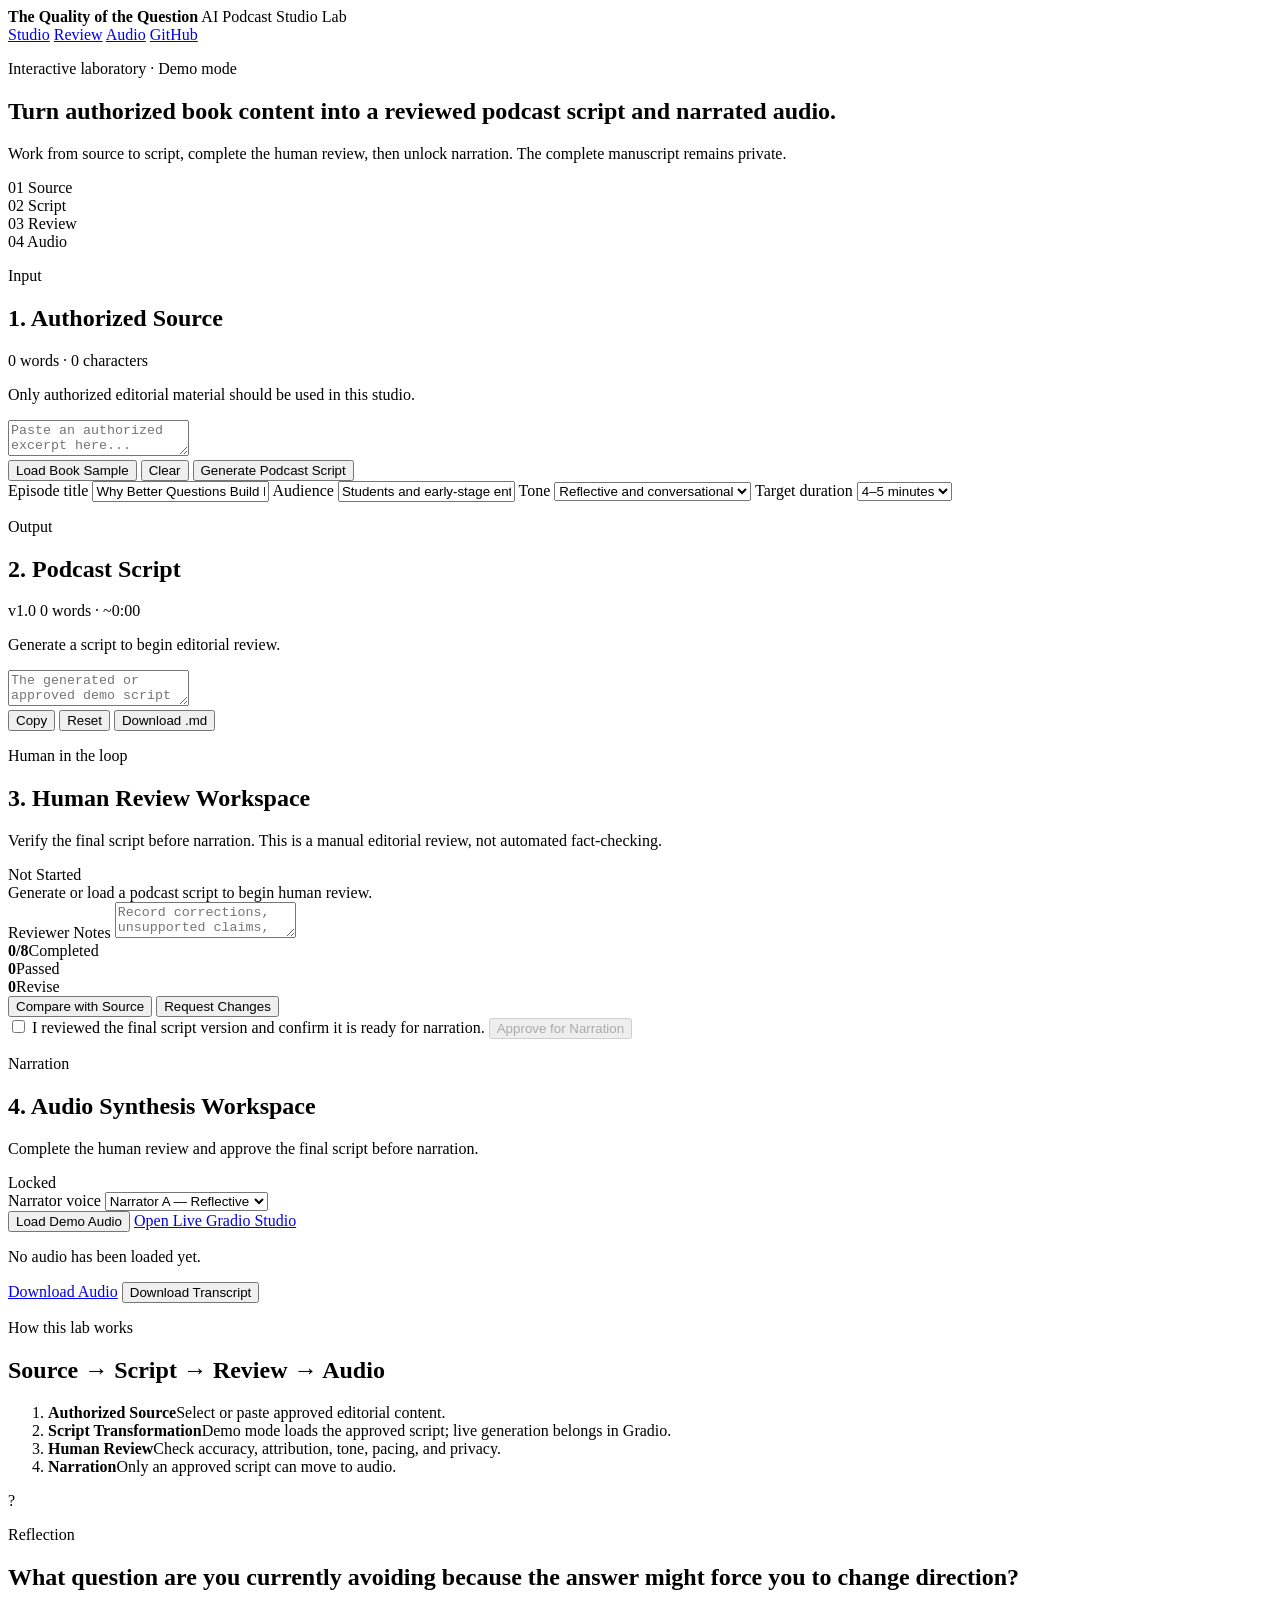
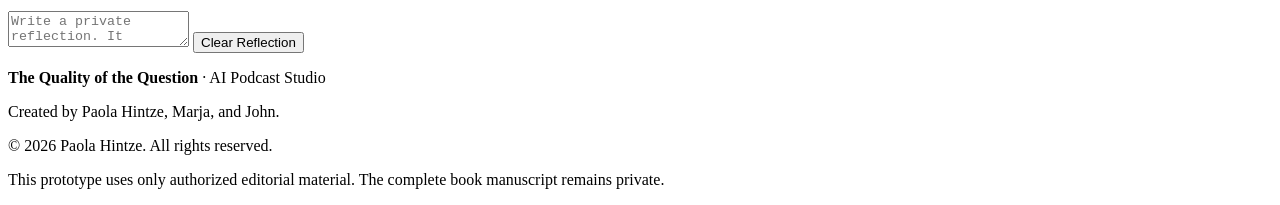
==== landing/index.html @ f077bc40 "Organize interactive landing page files" ====
<!DOCTYPE html>
<html lang="en" class="scroll-smooth">
<head>
  <meta charset="utf-8" />
  <meta name="viewport" content="width=device-width, initial-scale=1" />
  <title>The Quality of the Question | AI Podcast Studio Lab</title>
  <meta name="description" content="Interactive AI Podcast Studio Lab for The Quality of the Question." />
  <link rel="preconnect" href="https://fonts.googleapis.com" />
  <link rel="preconnect" href="https://fonts.gstatic.com" crossorigin />
  <link href="https://fonts.googleapis.com/css2?family=Inter:wght@400;500;600&family=Playfair+Display:wght@600;700&display=swap" rel="stylesheet" />
  <link rel="stylesheet" href="./styles.css" />
</head>
<body>
  <header class="topbar">
    <div class="topbar__inner">
      <div>
        <strong>The Quality of the Question</strong>
        <span class="topbar__subtitle">AI Podcast Studio Lab</span>
      </div>
      <nav class="topbar__nav" aria-label="Primary navigation">
        <a href="#studio">Studio</a>
        <a href="#review">Review</a>
        <a href="#audio">Audio</a>
        <a href="https://github.com/paolahsp/The-Quality-of-the-Question-AI-Podcast-Studio" target="_blank" rel="noreferrer">GitHub</a>
      </nav>
    </div>
  </header>

  <main>
    <section class="intro" id="studio">
      <div>
        <p class="eyebrow">Interactive laboratory · Demo mode</p>
        <h1>Turn authorized book content into a reviewed podcast script and narrated audio.</h1>
        <p class="intro__copy">
          Work from source to script, complete the human review, then unlock narration.
          The complete manuscript remains private.
        </p>
      </div>
      <div class="pipeline" aria-label="Workflow status">
        <div class="pipeline__step is-active" data-step="source">01 Source</div>
        <div class="pipeline__line"></div>
        <div class="pipeline__step" data-step="script">02 Script</div>
        <div class="pipeline__line"></div>
        <div class="pipeline__step" data-step="review">03 Review</div>
        <div class="pipeline__line"></div>
        <div class="pipeline__step" data-step="audio">04 Audio</div>
      </div>
    </section>

    <section class="workspace two-column">
      <article class="panel">
        <div class="panel__header">
          <div>
            <p class="eyebrow">Input</p>
            <h2>1. Authorized Source</h2>
          </div>
          <span id="sourceStats" class="meta">0 words · 0 characters</span>
        </div>

        <p class="helper">Only authorized editorial material should be used in this studio.</p>

        <textarea id="sourceInput" aria-label="Authorized source input" placeholder="Paste an authorized excerpt here..."></textarea>

        <div class="actions">
          <button class="button button--secondary" id="loadSourceButton" type="button">Load Book Sample</button>
          <button class="button button--secondary" id="clearSourceButton" type="button">Clear</button>
          <button class="button button--primary" id="generateScriptButton" type="button">Generate Podcast Script</button>
        </div>

        <div class="config-grid">
          <label>
            Episode title
            <input id="episodeTitle" value="Why Better Questions Build Better Businesses" />
          </label>
          <label>
            Audience
            <input id="audience" value="Students and early-stage entrepreneurs" />
          </label>
          <label>
            Tone
            <select id="tone">
              <option selected>Reflective and conversational</option>
              <option>Clear and analytical</option>
              <option>Warm and direct</option>
            </select>
          </label>
          <label>
            Target duration
            <select id="duration">
              <option>2–3 minutes</option>
              <option selected>4–5 minutes</option>
              <option>6–8 minutes</option>
            </select>
          </label>
        </div>
      </article>

      <article class="panel">
        <div class="panel__header">
          <div>
            <p class="eyebrow">Output</p>
            <h2>2. Podcast Script</h2>
          </div>
          <div class="meta-group">
            <span id="scriptVersion">v1.0</span>
            <span id="scriptStats">0 words · ~0:00</span>
          </div>
        </div>

        <p class="helper" id="scriptModeMessage">Generate a script to begin editorial review.</p>

        <textarea id="scriptOutput" aria-label="Editable podcast script" placeholder="The generated or approved demo script will appear here..."></textarea>

        <div class="actions">
          <button class="button button--secondary" id="copyScriptButton" type="button">Copy</button>
          <button class="button button--secondary" id="resetScriptButton" type="button">Reset</button>
          <button class="button button--secondary" id="downloadScriptButton" type="button">Download .md</button>
        </div>
      </article>
    </section>

    <section class="review-section" id="review" aria-labelledby="reviewTitle">
      <div class="section-heading">
        <div>
          <p class="eyebrow">Human in the loop</p>
          <h2 id="reviewTitle">3. Human Review Workspace</h2>
          <p>Verify the final script before narration. This is a manual editorial review, not automated fact-checking.</p>
        </div>
        <span id="reviewStatus" class="status status--neutral" role="status" aria-live="polite">Not Started</span>
      </div>

      <div id="reviewLocked" class="locked-message">
        Generate or load a podcast script to begin human review.
      </div>

      <div id="reviewContent" class="review-grid is-disabled" aria-disabled="true">
        <div class="criteria" id="criteriaList"></div>

        <aside class="review-sidebar">
          <label class="field-label" for="reviewerNotes">Reviewer Notes</label>
          <textarea id="reviewerNotes" placeholder="Record corrections, unsupported claims, pacing issues, or editorial changes..."></textarea>

          <div class="review-summary">
            <div><strong id="summaryCompleted">0/8</strong><span>Completed</span></div>
            <div><strong id="summaryPassed">0</strong><span>Passed</span></div>
            <div><strong id="summaryRevision">0</strong><span>Revise</span></div>
          </div>

          <div class="actions actions--stack">
            <button class="button button--secondary" id="compareButton" type="button">Compare with Source</button>
            <button class="button button--secondary danger" id="requestChangesButton" type="button">Request Changes</button>
          </div>

          <label class="confirmation">
            <input type="checkbox" id="finalConfirmation" />
            <span>I reviewed the final script version and confirm it is ready for narration.</span>
          </label>

          <button class="button button--primary full-width" id="approveButton" type="button" disabled>
            Approve for Narration
          </button>

          <div class="approval-meta" id="approvalMeta" hidden></div>
        </aside>
      </div>
    </section>

    <section class="audio-section" id="audio">
      <div class="section-heading">
        <div>
          <p class="eyebrow">Narration</p>
          <h2>4. Audio Synthesis Workspace</h2>
          <p id="audioLockMessage">Complete the human review and approve the final script before narration.</p>
        </div>
        <span id="audioStatus" class="status status--neutral">Locked</span>
      </div>

      <div id="audioWorkspace" class="audio-workspace is-disabled" aria-disabled="true">
        <label>
          Narrator voice
          <select id="voiceSelector">
            <option>Narrator A — Reflective</option>
            <option>Narrator B — Clear</option>
            <option>Narrator C — Warm</option>
          </select>
        </label>

        <div class="actions">
          <button class="button button--secondary" id="loadDemoAudioButton" type="button">Load Demo Audio</button>
          <a class="button button--primary" id="openGradioButton" href="http://127.0.0.1:7860" target="_blank" rel="noreferrer">
            Open Live Gradio Studio
          </a>
        </div>

        <audio id="audioPlayer" controls preload="metadata" hidden></audio>
        <p id="audioMessage" class="helper">No audio has been loaded yet.</p>

        <div class="actions">
          <a id="downloadAudioLink" class="button button--secondary is-disabled-link" href="#" download>Download Audio</a>
          <button class="button button--secondary" id="downloadTranscriptButton" type="button">Download Transcript</button>
        </div>
      </div>
    </section>

    <section class="context-grid">
      <article>
        <p class="eyebrow">How this lab works</p>
        <h2>Source → Script → Review → Audio</h2>
        <ol class="workflow-list">
          <li><strong>Authorized Source</strong><span>Select or paste approved editorial content.</span></li>
          <li><strong>Script Transformation</strong><span>Demo mode loads the approved script; live generation belongs in Gradio.</span></li>
          <li><strong>Human Review</strong><span>Check accuracy, attribution, tone, pacing, and privacy.</span></li>
          <li><strong>Narration</strong><span>Only an approved script can move to audio.</span></li>
        </ol>
      </article>

      <article class="question-card">
        <span aria-hidden="true">?</span>
        <p class="eyebrow">Reflection</p>
        <h2>What question are you currently avoiding because the answer might force you to change direction?</h2>
        <textarea id="reflectionInput" placeholder="Write a private reflection. It remains in this browser session only."></textarea>
        <button class="button button--secondary" id="clearReflectionButton" type="button">Clear Reflection</button>
      </article>
    </section>
  </main>

  <footer>
    <p><strong>The Quality of the Question</strong> · AI Podcast Studio</p>
    <p>Created by Paola Hintze, Marja, and John.</p>
    <p>© 2026 Paola Hintze. All rights reserved.</p>
    <p>This prototype uses only authorized editorial material. The complete book manuscript remains private.</p>
  </footer>

  <dialog id="comparisonDialog">
    <form method="dialog" class="dialog-shell">
      <div class="dialog-header">
        <div>
          <p class="eyebrow">Manual comparison</p>
          <h2>Authorized Source vs. Current Script</h2>
        </div>
        <button class="icon-button" value="close" aria-label="Close comparison">×</button>
      </div>
      <p class="helper">No automated fact-checking is being performed in this view.</p>
      <div class="comparison-grid">
        <article>
          <h3>Authorized Source</h3>
          <pre id="comparisonSource"></pre>
        </article>
        <article>
          <h3>Current Script</h3>
          <pre id="comparisonScript"></pre>
        </article>
      </div>
    </form>
  </dialog>

  <div id="toast" class="toast" role="status" aria-live="polite" hidden></div>
  <script src="./script.js"></script>
</body>
</html>
---- landing/styles.css ----
<!DOCTYPE html>
<html lang="en" class="scroll-smooth">
<head>
  <meta charset="utf-8" />
  <meta name="viewport" content="width=device-width, initial-scale=1" />
  <title>The Quality of the Question | AI Podcast Studio Lab</title>
  <meta name="description" content="Interactive AI Podcast Studio Lab for The Quality of the Question." />
  <link rel="preconnect" href="https://fonts.googleapis.com" />
  <link rel="preconnect" href="https://fonts.gstatic.com" crossorigin />
  <link href="https://fonts.googleapis.com/css2?family=Inter:wght@400;500;600&family=Playfair+Display:wght@600;700&display=swap" rel="stylesheet" />
  <link rel="stylesheet" href="./styles.css" />
</head>
<body>
  <header class="topbar">
    <div class="topbar__inner">
      <div>
        <strong>The Quality of the Question</strong>
        <span class="topbar__subtitle">AI Podcast Studio Lab</span>
      </div>
      <nav class="topbar__nav" aria-label="Primary navigation">
        <a href="#studio">Studio</a>
        <a href="#review">Review</a>
        <a href="#audio">Audio</a>
        <a href="https://github.com/paolahsp/The-Quality-of-the-Question-AI-Podcast-Studio" target="_blank" rel="noreferrer">GitHub</a>
      </nav>
    </div>
  </header>

  <main>
    <section class="intro" id="studio">
      <div>
        <p class="eyebrow">Interactive laboratory · Demo mode</p>
        <h1>Turn authorized book content into a reviewed podcast script and narrated audio.</h1>
        <p class="intro__copy">
          Work from source to script, complete the human review, then unlock narration.
          The complete manuscript remains private.
        </p>
      </div>
      <div class="pipeline" aria-label="Workflow status">
        <div class="pipeline__step is-active" data-step="source">01 Source</div>
        <div class="pipeline__line"></div>
        <div class="pipeline__step" data-step="script">02 Script</div>
        <div class="pipeline__line"></div>
        <div class="pipeline__step" data-step="review">03 Review</div>
        <div class="pipeline__line"></div>
        <div class="pipeline__step" data-step="audio">04 Audio</div>
      </div>
    </section>

    <section class="workspace two-column">
      <article class="panel">
        <div class="panel__header">
          <div>
            <p class="eyebrow">Input</p>
            <h2>1. Authorized Source</h2>
          </div>
          <span id="sourceStats" class="meta">0 words · 0 characters</span>
        </div>

        <p class="helper">Only authorized editorial material should be used in this studio.</p>

        <textarea id="sourceInput" aria-label="Authorized source input" placeholder="Paste an authorized excerpt here..."></textarea>

        <div class="actions">
          <button class="button button--secondary" id="loadSourceButton" type="button">Load Book Sample</button>
          <button class="button button--secondary" id="clearSourceButton" type="button">Clear</button>
          <button class="button button--primary" id="generateScriptButton" type="button">Generate Podcast Script</button>
        </div>

        <div class="config-grid">
          <label>
            Episode title
            <input id="episodeTitle" value="Why Better Questions Build Better Businesses" />
          </label>
          <label>
            Audience
            <input id="audience" value="Students and early-stage entrepreneurs" />
          </label>
          <label>
            Tone
            <select id="tone">
              <option selected>Reflective and conversational</option>
              <option>Clear and analytical</option>
              <option>Warm and direct</option>
            </select>
          </label>
          <label>
            Target duration
            <select id="duration">
              <option>2–3 minutes</option>
              <option selected>4–5 minutes</option>
              <option>6–8 minutes</option>
            </select>
          </label>
        </div>
      </article>

      <article class="panel">
        <div class="panel__header">
          <div>
            <p class="eyebrow">Output</p>
            <h2>2. Podcast Script</h2>
          </div>
          <div class="meta-group">
            <span id="scriptVersion">v1.0</span>
            <span id="scriptStats">0 words · ~0:00</span>
          </div>
        </div>

        <p class="helper" id="scriptModeMessage">Generate a script to begin editorial review.</p>

        <textarea id="scriptOutput" aria-label="Editable podcast script" placeholder="The generated or approved demo script will appear here..."></textarea>

        <div class="actions">
          <button class="button button--secondary" id="copyScriptButton" type="button">Copy</button>
          <button class="button button--secondary" id="resetScriptButton" type="button">Reset</button>
          <button class="button button--secondary" id="downloadScriptButton" type="button">Download .md</button>
        </div>
      </article>
    </section>

    <section class="review-section" id="review" aria-labelledby="reviewTitle">
      <div class="section-heading">
        <div>
          <p class="eyebrow">Human in the loop</p>
          <h2 id="reviewTitle">3. Human Review Workspace</h2>
          <p>Verify the final script before narration. This is a manual editorial review, not automated fact-checking.</p>
        </div>
        <span id="reviewStatus" class="status status--neutral" role="status" aria-live="polite">Not Started</span>
      </div>

      <div id="reviewLocked" class="locked-message">
        Generate or load a podcast script to begin human review.
      </div>

      <div id="reviewContent" class="review-grid is-disabled" aria-disabled="true">
        <div class="criteria" id="criteriaList"></div>

        <aside class="review-sidebar">
          <label class="field-label" for="reviewerNotes">Reviewer Notes</label>
          <textarea id="reviewerNotes" placeholder="Record corrections, unsupported claims, pacing issues, or editorial changes..."></textarea>

          <div class="review-summary">
            <div><strong id="summaryCompleted">0/8</strong><span>Completed</span></div>
            <div><strong id="summaryPassed">0</strong><span>Passed</span></div>
            <div><strong id="summaryRevision">0</strong><span>Revise</span></div>
          </div>

          <div class="actions actions--stack">
            <button class="button button--secondary" id="compareButton" type="button">Compare with Source</button>
            <button class="button button--secondary danger" id="requestChangesButton" type="button">Request Changes</button>
          </div>

          <label class="confirmation">
            <input type="checkbox" id="finalConfirmation" />
            <span>I reviewed the final script version and confirm it is ready for narration.</span>
          </label>

          <button class="button button--primary full-width" id="approveButton" type="button" disabled>
            Approve for Narration
          </button>

          <div class="approval-meta" id="approvalMeta" hidden></div>
        </aside>
      </div>
    </section>

    <section class="audio-section" id="audio">
      <div class="section-heading">
        <div>
          <p class="eyebrow">Narration</p>
          <h2>4. Audio Synthesis Workspace</h2>
          <p id="audioLockMessage">Complete the human review and approve the final script before narration.</p>
        </div>
        <span id="audioStatus" class="status status--neutral">Locked</span>
      </div>

      <div id="audioWorkspace" class="audio-workspace is-disabled" aria-disabled="true">
        <label>
          Narrator voice
          <select id="voiceSelector">
            <option>Narrator A — Reflective</option>
            <option>Narrator B — Clear</option>
            <option>Narrator C — Warm</option>
          </select>
        </label>

        <div class="actions">
          <button class="button button--secondary" id="loadDemoAudioButton" type="button">Load Demo Audio</button>
          <a class="button button--primary" id="openGradioButton" href="http://127.0.0.1:7860" target="_blank" rel="noreferrer">
            Open Live Gradio Studio
          </a>
        </div>

        <audio id="audioPlayer" controls preload="metadata" hidden></audio>
        <p id="audioMessage" class="helper">No audio has been loaded yet.</p>

        <div class="actions">
          <a id="downloadAudioLink" class="button button--secondary is-disabled-link" href="#" download>Download Audio</a>
          <button class="button button--secondary" id="downloadTranscriptButton" type="button">Download Transcript</button>
        </div>
      </div>
    </section>

    <section class="context-grid">
      <article>
        <p class="eyebrow">How this lab works</p>
        <h2>Source → Script → Review → Audio</h2>
        <ol class="workflow-list">
          <li><strong>Authorized Source</strong><span>Select or paste approved editorial content.</span></li>
          <li><strong>Script Transformation</strong><span>Demo mode loads the approved script; live generation belongs in Gradio.</span></li>
          <li><strong>Human Review</strong><span>Check accuracy, attribution, tone, pacing, and privacy.</span></li>
          <li><strong>Narration</strong><span>Only an approved script can move to audio.</span></li>
        </ol>
      </article>

      <article class="question-card">
        <span aria-hidden="true">?</span>
        <p class="eyebrow">Reflection</p>
        <h2>What question are you currently avoiding because the answer might force you to change direction?</h2>
        <textarea id="reflectionInput" placeholder="Write a private reflection. It remains in this browser session only."></textarea>
        <button class="button button--secondary" id="clearReflectionButton" type="button">Clear Reflection</button>
      </article>
    </section>
  </main>

  <footer>
    <p><strong>The Quality of the Question</strong> · AI Podcast Studio</p>
    <p>Created by Paola Hintze, Marja, and John.</p>
    <p>© 2026 Paola Hintze. All rights reserved.</p>
    <p>This prototype uses only authorized editorial material. The complete book manuscript remains private.</p>
  </footer>

  <dialog id="comparisonDialog">
    <form method="dialog" class="dialog-shell">
      <div class="dialog-header">
        <div>
          <p class="eyebrow">Manual comparison</p>
          <h2>Authorized Source vs. Current Script</h2>
        </div>
        <button class="icon-button" value="close" aria-label="Close comparison">×</button>
      </div>
      <p class="helper">No automated fact-checking is being performed in this view.</p>
      <div class="comparison-grid">
        <article>
          <h3>Authorized Source</h3>
          <pre id="comparisonSource"></pre>
        </article>
        <article>
          <h3>Current Script</h3>
          <pre id="comparisonScript"></pre>
        </article>
      </div>
    </form>
  </dialog>

  <div id="toast" class="toast" role="status" aria-live="polite" hidden></div>
  <script src="./script.js"></script>
</body>
</html>
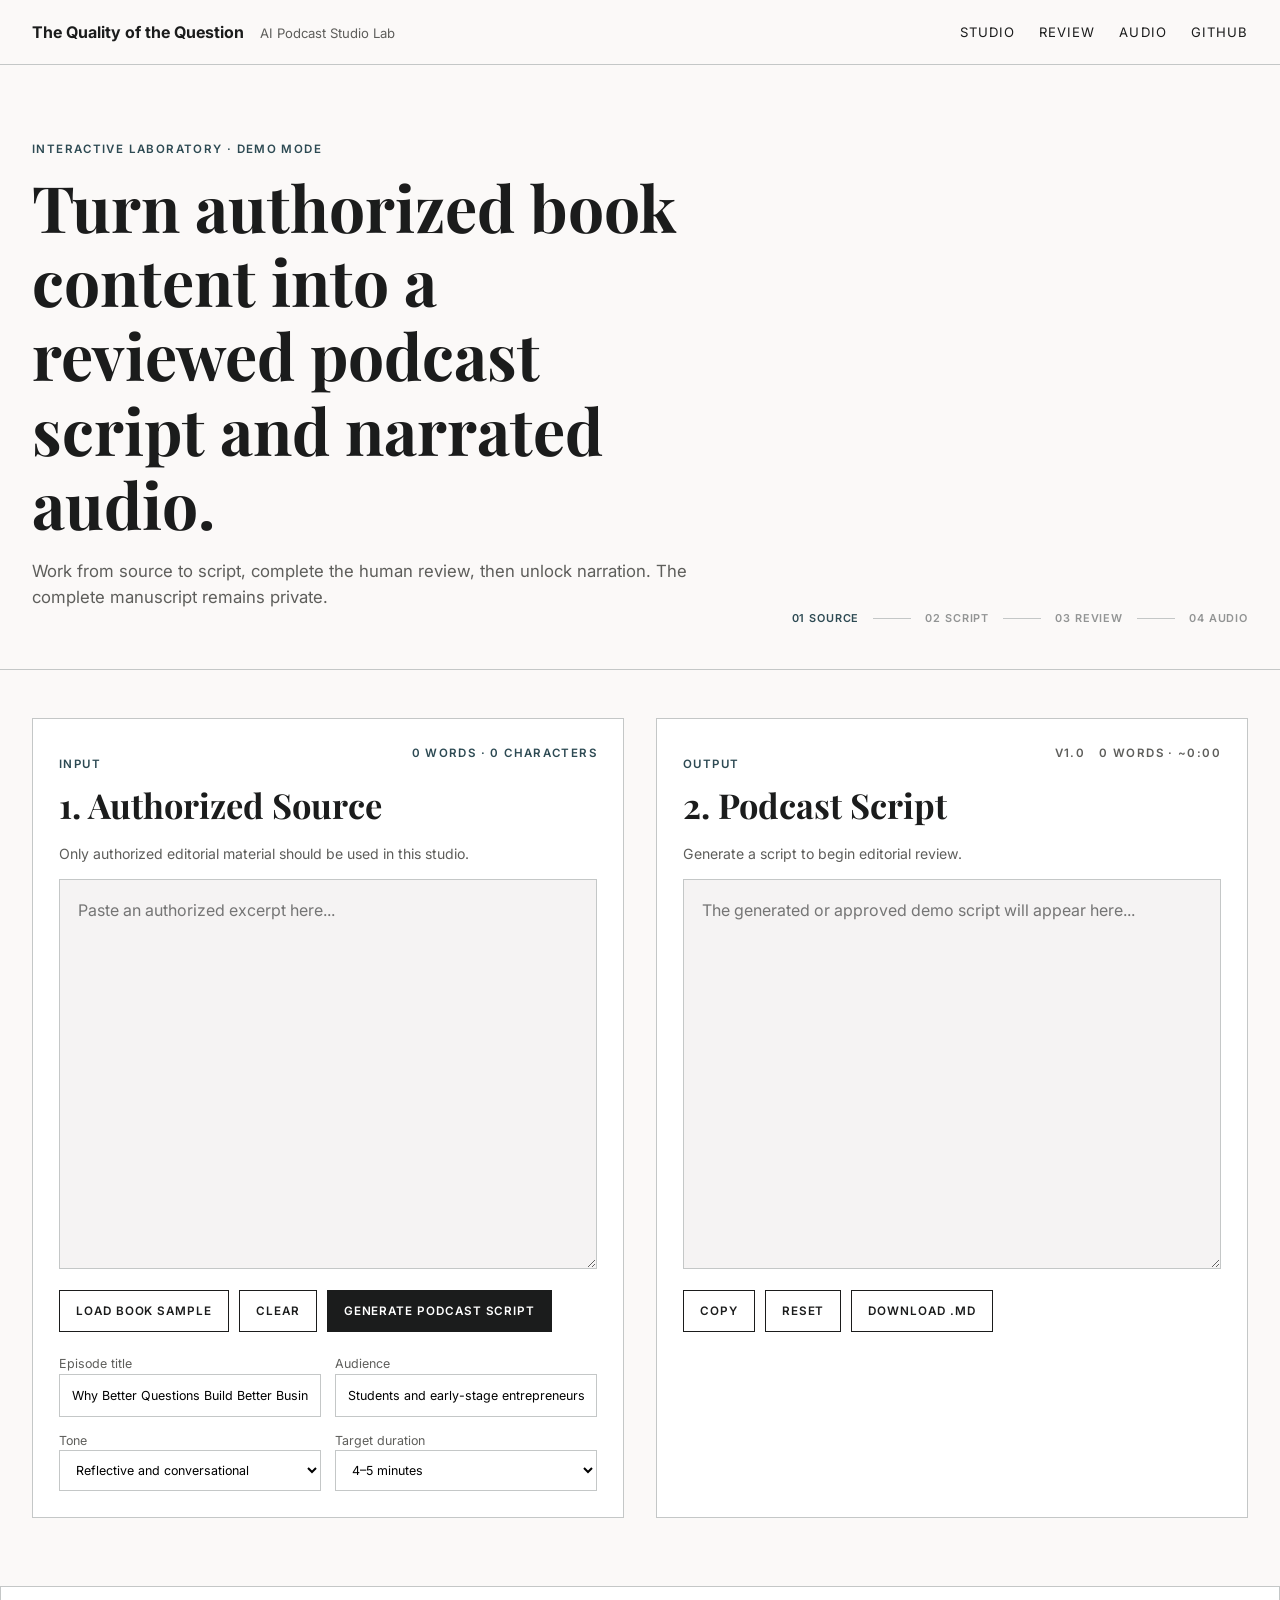
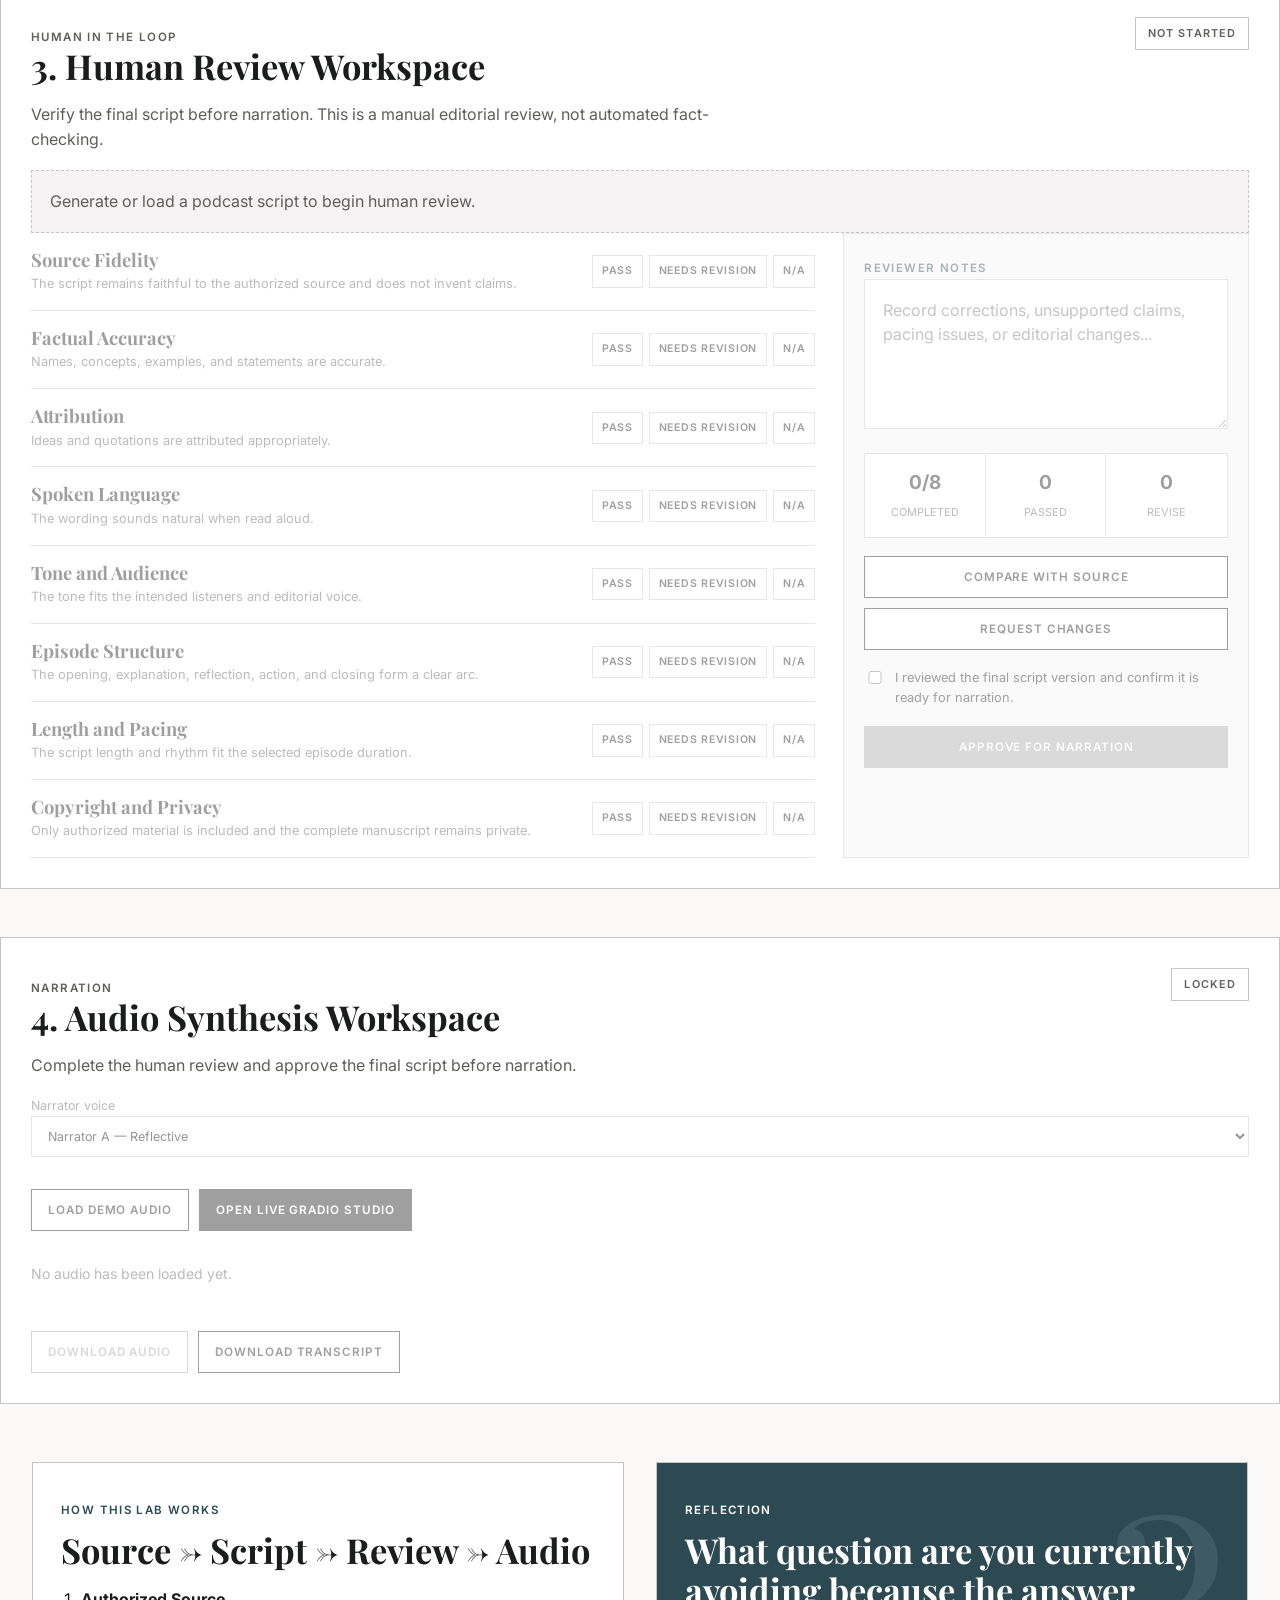
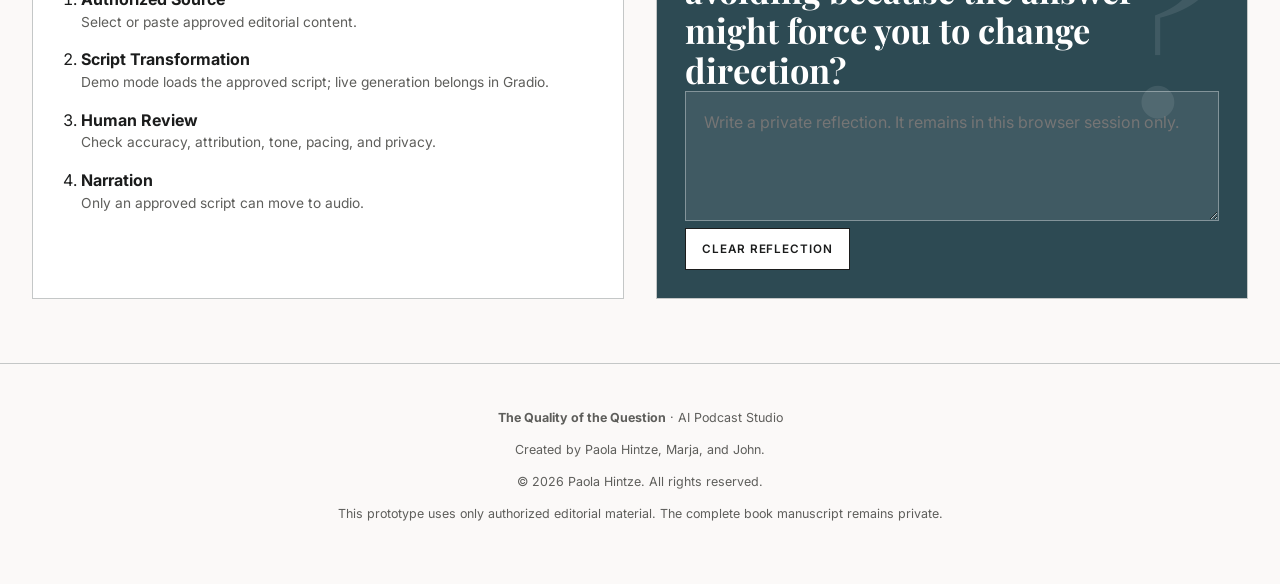
==== commit 65e5245d: "Integrate custom landing page and Gradio studio" ====
--- a/landing/index.html
+++ b/landing/index.html
@@ -187,7 +187,7 @@
 
         <div class="actions">
           <button class="button button--secondary" id="loadDemoAudioButton" type="button">Load Demo Audio</button>
-          <a class="button button--primary" id="openGradioButton" href="http://127.0.0.1:7860" target="_blank" rel="noreferrer">
+          <a class="button button--primary" id="openGradioButton" href="/studio/" target="_blank" rel="noreferrer">
             Open Live Gradio Studio
           </a>
         </div>
@@ -257,4 +257,4 @@
   <div id="toast" class="toast" role="status" aria-live="polite" hidden></div>
   <script src="./script.js"></script>
 </body>
-</html>
+</html>
--- a/landing/styles.css
+++ b/landing/styles.css
@@ -1,260 +1,558 @@
-<!DOCTYPE html>
-<html lang="en" class="scroll-smooth">
-<head>
-  <meta charset="utf-8" />
-  <meta name="viewport" content="width=device-width, initial-scale=1" />
-  <title>The Quality of the Question | AI Podcast Studio Lab</title>
-  <meta name="description" content="Interactive AI Podcast Studio Lab for The Quality of the Question." />
-  <link rel="preconnect" href="https://fonts.googleapis.com" />
-  <link rel="preconnect" href="https://fonts.gstatic.com" crossorigin />
-  <link href="https://fonts.googleapis.com/css2?family=Inter:wght@400;500;600&family=Playfair+Display:wght@600;700&display=swap" rel="stylesheet" />
-  <link rel="stylesheet" href="./styles.css" />
-</head>
-<body>
-  <header class="topbar">
-    <div class="topbar__inner">
-      <div>
-        <strong>The Quality of the Question</strong>
-        <span class="topbar__subtitle">AI Podcast Studio Lab</span>
-      </div>
-      <nav class="topbar__nav" aria-label="Primary navigation">
-        <a href="#studio">Studio</a>
-        <a href="#review">Review</a>
-        <a href="#audio">Audio</a>
-        <a href="https://github.com/paolahsp/The-Quality-of-the-Question-AI-Podcast-Studio" target="_blank" rel="noreferrer">GitHub</a>
-      </nav>
-    </div>
-  </header>
-
-  <main>
-    <section class="intro" id="studio">
-      <div>
-        <p class="eyebrow">Interactive laboratory · Demo mode</p>
-        <h1>Turn authorized book content into a reviewed podcast script and narrated audio.</h1>
-        <p class="intro__copy">
-          Work from source to script, complete the human review, then unlock narration.
-          The complete manuscript remains private.
-        </p>
-      </div>
-      <div class="pipeline" aria-label="Workflow status">
-        <div class="pipeline__step is-active" data-step="source">01 Source</div>
-        <div class="pipeline__line"></div>
-        <div class="pipeline__step" data-step="script">02 Script</div>
-        <div class="pipeline__line"></div>
-        <div class="pipeline__step" data-step="review">03 Review</div>
-        <div class="pipeline__line"></div>
-        <div class="pipeline__step" data-step="audio">04 Audio</div>
-      </div>
-    </section>
-
-    <section class="workspace two-column">
-      <article class="panel">
-        <div class="panel__header">
-          <div>
-            <p class="eyebrow">Input</p>
-            <h2>1. Authorized Source</h2>
-          </div>
-          <span id="sourceStats" class="meta">0 words · 0 characters</span>
-        </div>
-
-        <p class="helper">Only authorized editorial material should be used in this studio.</p>
-
-        <textarea id="sourceInput" aria-label="Authorized source input" placeholder="Paste an authorized excerpt here..."></textarea>
-
-        <div class="actions">
-          <button class="button button--secondary" id="loadSourceButton" type="button">Load Book Sample</button>
-          <button class="button button--secondary" id="clearSourceButton" type="button">Clear</button>
-          <button class="button button--primary" id="generateScriptButton" type="button">Generate Podcast Script</button>
-        </div>
-
-        <div class="config-grid">
-          <label>
-            Episode title
-            <input id="episodeTitle" value="Why Better Questions Build Better Businesses" />
-          </label>
-          <label>
-            Audience
-            <input id="audience" value="Students and early-stage entrepreneurs" />
-          </label>
-          <label>
-            Tone
-            <select id="tone">
-              <option selected>Reflective and conversational</option>
-              <option>Clear and analytical</option>
-              <option>Warm and direct</option>
-            </select>
-          </label>
-          <label>
-            Target duration
-            <select id="duration">
-              <option>2–3 minutes</option>
-              <option selected>4–5 minutes</option>
-              <option>6–8 minutes</option>
-            </select>
-          </label>
-        </div>
-      </article>
-
-      <article class="panel">
-        <div class="panel__header">
-          <div>
-            <p class="eyebrow">Output</p>
-            <h2>2. Podcast Script</h2>
-          </div>
-          <div class="meta-group">
-            <span id="scriptVersion">v1.0</span>
-            <span id="scriptStats">0 words · ~0:00</span>
-          </div>
-        </div>
-
-        <p class="helper" id="scriptModeMessage">Generate a script to begin editorial review.</p>
-
-        <textarea id="scriptOutput" aria-label="Editable podcast script" placeholder="The generated or approved demo script will appear here..."></textarea>
-
-        <div class="actions">
-          <button class="button button--secondary" id="copyScriptButton" type="button">Copy</button>
-          <button class="button button--secondary" id="resetScriptButton" type="button">Reset</button>
-          <button class="button button--secondary" id="downloadScriptButton" type="button">Download .md</button>
-        </div>
-      </article>
-    </section>
-
-    <section class="review-section" id="review" aria-labelledby="reviewTitle">
-      <div class="section-heading">
-        <div>
-          <p class="eyebrow">Human in the loop</p>
-          <h2 id="reviewTitle">3. Human Review Workspace</h2>
-          <p>Verify the final script before narration. This is a manual editorial review, not automated fact-checking.</p>
-        </div>
-        <span id="reviewStatus" class="status status--neutral" role="status" aria-live="polite">Not Started</span>
-      </div>
-
-      <div id="reviewLocked" class="locked-message">
-        Generate or load a podcast script to begin human review.
-      </div>
-
-      <div id="reviewContent" class="review-grid is-disabled" aria-disabled="true">
-        <div class="criteria" id="criteriaList"></div>
-
-        <aside class="review-sidebar">
-          <label class="field-label" for="reviewerNotes">Reviewer Notes</label>
-          <textarea id="reviewerNotes" placeholder="Record corrections, unsupported claims, pacing issues, or editorial changes..."></textarea>
-
-          <div class="review-summary">
-            <div><strong id="summaryCompleted">0/8</strong><span>Completed</span></div>
-            <div><strong id="summaryPassed">0</strong><span>Passed</span></div>
-            <div><strong id="summaryRevision">0</strong><span>Revise</span></div>
-          </div>
-
-          <div class="actions actions--stack">
-            <button class="button button--secondary" id="compareButton" type="button">Compare with Source</button>
-            <button class="button button--secondary danger" id="requestChangesButton" type="button">Request Changes</button>
-          </div>
-
-          <label class="confirmation">
-            <input type="checkbox" id="finalConfirmation" />
-            <span>I reviewed the final script version and confirm it is ready for narration.</span>
-          </label>
-
-          <button class="button button--primary full-width" id="approveButton" type="button" disabled>
-            Approve for Narration
-          </button>
-
-          <div class="approval-meta" id="approvalMeta" hidden></div>
-        </aside>
-      </div>
-    </section>
-
-    <section class="audio-section" id="audio">
-      <div class="section-heading">
-        <div>
-          <p class="eyebrow">Narration</p>
-          <h2>4. Audio Synthesis Workspace</h2>
-          <p id="audioLockMessage">Complete the human review and approve the final script before narration.</p>
-        </div>
-        <span id="audioStatus" class="status status--neutral">Locked</span>
-      </div>
-
-      <div id="audioWorkspace" class="audio-workspace is-disabled" aria-disabled="true">
-        <label>
-          Narrator voice
-          <select id="voiceSelector">
-            <option>Narrator A — Reflective</option>
-            <option>Narrator B — Clear</option>
-            <option>Narrator C — Warm</option>
-          </select>
-        </label>
-
-        <div class="actions">
-          <button class="button button--secondary" id="loadDemoAudioButton" type="button">Load Demo Audio</button>
-          <a class="button button--primary" id="openGradioButton" href="http://127.0.0.1:7860" target="_blank" rel="noreferrer">
-            Open Live Gradio Studio
-          </a>
-        </div>
-
-        <audio id="audioPlayer" controls preload="metadata" hidden></audio>
-        <p id="audioMessage" class="helper">No audio has been loaded yet.</p>
-
-        <div class="actions">
-          <a id="downloadAudioLink" class="button button--secondary is-disabled-link" href="#" download>Download Audio</a>
-          <button class="button button--secondary" id="downloadTranscriptButton" type="button">Download Transcript</button>
-        </div>
-      </div>
-    </section>
-
-    <section class="context-grid">
-      <article>
-        <p class="eyebrow">How this lab works</p>
-        <h2>Source → Script → Review → Audio</h2>
-        <ol class="workflow-list">
-          <li><strong>Authorized Source</strong><span>Select or paste approved editorial content.</span></li>
-          <li><strong>Script Transformation</strong><span>Demo mode loads the approved script; live generation belongs in Gradio.</span></li>
-          <li><strong>Human Review</strong><span>Check accuracy, attribution, tone, pacing, and privacy.</span></li>
-          <li><strong>Narration</strong><span>Only an approved script can move to audio.</span></li>
-        </ol>
-      </article>
-
-      <article class="question-card">
-        <span aria-hidden="true">?</span>
-        <p class="eyebrow">Reflection</p>
-        <h2>What question are you currently avoiding because the answer might force you to change direction?</h2>
-        <textarea id="reflectionInput" placeholder="Write a private reflection. It remains in this browser session only."></textarea>
-        <button class="button button--secondary" id="clearReflectionButton" type="button">Clear Reflection</button>
-      </article>
-    </section>
-  </main>
-
-  <footer>
-    <p><strong>The Quality of the Question</strong> · AI Podcast Studio</p>
-    <p>Created by Paola Hintze, Marja, and John.</p>
-    <p>© 2026 Paola Hintze. All rights reserved.</p>
-    <p>This prototype uses only authorized editorial material. The complete book manuscript remains private.</p>
-  </footer>
-
-  <dialog id="comparisonDialog">
-    <form method="dialog" class="dialog-shell">
-      <div class="dialog-header">
-        <div>
-          <p class="eyebrow">Manual comparison</p>
-          <h2>Authorized Source vs. Current Script</h2>
-        </div>
-        <button class="icon-button" value="close" aria-label="Close comparison">×</button>
-      </div>
-      <p class="helper">No automated fact-checking is being performed in this view.</p>
-      <div class="comparison-grid">
-        <article>
-          <h3>Authorized Source</h3>
-          <pre id="comparisonSource"></pre>
-        </article>
-        <article>
-          <h3>Current Script</h3>
-          <pre id="comparisonScript"></pre>
-        </article>
-      </div>
-    </form>
-  </dialog>
-
-  <div id="toast" class="toast" role="status" aria-live="polite" hidden></div>
-  <script src="./script.js"></script>
-</body>
-</html>
+:root {
+  --surface: #fbf9f8;
+  --surface-low: #f5f3f3;
+  --surface-mid: #efeded;
+  --surface-high: #e4e2e2;
+  --ink: #1b1c1c;
+  --muted: #5e5e5b;
+  --line: #c4c7c7;
+  --accent: #2d4a53;
+  --danger: #93000a;
+  --danger-bg: #ffdad6;
+  --white: #ffffff;
+  --max: 1280px;
+}
+
+* { box-sizing: border-box; }
+
+html { scroll-behavior: smooth; }
+
+body {
+  margin: 0;
+  color: var(--ink);
+  background: var(--surface);
+  font-family: "Inter", sans-serif;
+  line-height: 1.55;
+}
+
+h1, h2, h3 {
+  margin: 0;
+  font-family: "Playfair Display", serif;
+  line-height: 1.16;
+}
+
+h1 { font-size: clamp(2.2rem, 5vw, 4.4rem); max-width: 16ch; }
+h2 { font-size: clamp(1.55rem, 3vw, 2.15rem); }
+h3 { font-size: 1.15rem; }
+
+a { color: inherit; }
+
+button, input, textarea, select { font: inherit; }
+
+button, .button, input, textarea, select {
+  border-radius: 0;
+}
+
+button:focus-visible, a:focus-visible, input:focus-visible,
+textarea:focus-visible, select:focus-visible {
+  outline: 3px solid rgba(45, 74, 83, 0.28);
+  outline-offset: 2px;
+}
+
+.topbar {
+  position: sticky;
+  top: 0;
+  z-index: 50;
+  border-bottom: 1px solid var(--line);
+  background: rgba(251, 249, 248, 0.97);
+}
+
+.topbar__inner {
+  max-width: var(--max);
+  min-height: 64px;
+  margin: 0 auto;
+  padding: 0 32px;
+  display: flex;
+  align-items: center;
+  justify-content: space-between;
+  gap: 24px;
+}
+
+.topbar__subtitle {
+  margin-left: 12px;
+  color: var(--muted);
+  font-size: 0.82rem;
+}
+
+.topbar__nav {
+  display: flex;
+  gap: 24px;
+  font-size: 0.82rem;
+  text-transform: uppercase;
+  letter-spacing: 0.08em;
+}
+
+.topbar__nav a { text-decoration: none; }
+.topbar__nav a:hover { color: var(--accent); }
+
+main > section,
+footer {
+  max-width: var(--max);
+  margin: 0 auto;
+  padding-left: 32px;
+  padding-right: 32px;
+}
+
+.intro {
+  padding-top: 64px;
+  padding-bottom: 42px;
+  border-bottom: 1px solid var(--line);
+  display: grid;
+  grid-template-columns: 1.35fr 1fr;
+  gap: 48px;
+  align-items: end;
+}
+
+.intro__copy {
+  max-width: 62ch;
+  color: var(--muted);
+  font-size: 1.05rem;
+}
+
+.eyebrow,
+.meta,
+.meta-group,
+.field-label {
+  font-size: 0.72rem;
+  font-weight: 600;
+  letter-spacing: 0.12em;
+  text-transform: uppercase;
+  color: var(--accent);
+}
+
+.pipeline {
+  display: flex;
+  align-items: center;
+  justify-content: flex-end;
+  gap: 14px;
+}
+
+.pipeline__step {
+  color: #929494;
+  font-size: 0.68rem;
+  font-weight: 600;
+  letter-spacing: 0.08em;
+  text-transform: uppercase;
+  white-space: nowrap;
+}
+
+.pipeline__step.is-active { color: var(--accent); }
+.pipeline__line { width: 38px; height: 1px; background: var(--line); }
+
+.workspace {
+  padding-top: 48px;
+  padding-bottom: 48px;
+}
+
+.two-column {
+  display: grid;
+  grid-template-columns: 1fr 1fr;
+  gap: 32px;
+}
+
+.panel,
+.review-section,
+.audio-section,
+.context-grid article {
+  border: 1px solid var(--line);
+  background: var(--white);
+}
+
+.panel { padding: 26px; }
+
+.panel__header,
+.section-heading,
+.dialog-header {
+  display: flex;
+  justify-content: space-between;
+  align-items: flex-start;
+  gap: 24px;
+  margin-bottom: 18px;
+}
+
+.meta-group {
+  display: flex;
+  gap: 14px;
+  color: var(--muted);
+}
+
+.helper {
+  color: var(--muted);
+  font-size: 0.88rem;
+}
+
+textarea {
+  width: 100%;
+  min-height: 390px;
+  padding: 18px;
+  border: 1px solid var(--line);
+  background: var(--surface-low);
+  color: var(--ink);
+  resize: vertical;
+}
+
+input, select {
+  width: 100%;
+  padding: 11px 12px;
+  border: 1px solid var(--line);
+  background: var(--white);
+}
+
+.actions {
+  display: flex;
+  flex-wrap: wrap;
+  gap: 10px;
+  margin-top: 14px;
+}
+
+.actions--stack { flex-direction: column; }
+
+.button {
+  display: inline-flex;
+  justify-content: center;
+  align-items: center;
+  min-height: 42px;
+  padding: 10px 16px;
+  border: 1px solid var(--ink);
+  cursor: pointer;
+  text-decoration: none;
+  font-size: 0.73rem;
+  font-weight: 600;
+  letter-spacing: 0.08em;
+  text-transform: uppercase;
+}
+
+.button--primary {
+  background: var(--ink);
+  color: var(--white);
+}
+
+.button--secondary {
+  background: var(--white);
+  color: var(--ink);
+}
+
+.button:hover { border-color: var(--accent); }
+.button--primary:hover { background: var(--accent); }
+
+.button:disabled {
+  opacity: 0.35;
+  cursor: not-allowed;
+}
+
+.full-width { width: 100%; }
+
+.danger:hover {
+  color: var(--danger);
+  border-color: var(--danger);
+  background: var(--danger-bg);
+}
+
+.config-grid {
+  margin-top: 22px;
+  display: grid;
+  grid-template-columns: 1fr 1fr;
+  gap: 14px;
+}
+
+.config-grid label,
+.audio-workspace label {
+  font-size: 0.78rem;
+  color: var(--muted);
+}
+
+.review-section,
+.audio-section {
+  margin-top: 20px;
+  margin-bottom: 48px;
+  padding: 30px;
+}
+
+.section-heading p {
+  max-width: 70ch;
+  margin-bottom: 0;
+  color: var(--muted);
+}
+
+.status {
+  border: 1px solid var(--line);
+  padding: 7px 12px;
+  font-size: 0.68rem;
+  font-weight: 600;
+  letter-spacing: 0.1em;
+  text-transform: uppercase;
+  white-space: nowrap;
+}
+
+.status--neutral { color: var(--muted); }
+.status--ready { color: var(--accent); border-color: var(--accent); }
+.status--danger { color: var(--danger); border-color: var(--danger); background: var(--danger-bg); }
+.status--approved { color: var(--white); border-color: var(--accent); background: var(--accent); }
+
+.locked-message {
+  padding: 18px;
+  border: 1px dashed var(--line);
+  color: var(--muted);
+  background: var(--surface-low);
+}
+
+.review-grid {
+  display: grid;
+  grid-template-columns: 1.45fr 0.75fr;
+  gap: 28px;
+}
+
+.is-disabled {
+  opacity: 0.42;
+  pointer-events: none;
+  filter: grayscale(0.4);
+}
+
+.criterion {
+  padding: 16px 0;
+  border-bottom: 1px solid var(--line);
+}
+
+.criterion__top {
+  display: grid;
+  grid-template-columns: 1fr auto;
+  gap: 20px;
+  align-items: center;
+}
+
+.criterion p {
+  margin: 4px 0 0;
+  color: var(--muted);
+  font-size: 0.8rem;
+}
+
+.segmented {
+  display: flex;
+  gap: 6px;
+}
+
+.segmented input {
+  position: absolute;
+  opacity: 0;
+  pointer-events: none;
+}
+
+.segmented label {
+  padding: 7px 9px;
+  border: 1px solid var(--line);
+  cursor: pointer;
+  font-size: 0.66rem;
+  font-weight: 600;
+  letter-spacing: 0.07em;
+  text-transform: uppercase;
+}
+
+.segmented input:checked + label {
+  background: var(--accent);
+  border-color: var(--accent);
+  color: var(--white);
+}
+
+.segmented input[value="revision"]:checked + label {
+  background: var(--danger);
+  border-color: var(--danger);
+}
+
+.review-sidebar {
+  padding: 20px;
+  background: var(--surface-low);
+  border: 1px solid var(--line);
+}
+
+.review-sidebar textarea {
+  min-height: 150px;
+  background: var(--white);
+}
+
+.review-summary {
+  margin: 18px 0;
+  display: grid;
+  grid-template-columns: repeat(3, 1fr);
+  border: 1px solid var(--line);
+  background: var(--white);
+}
+
+.review-summary div {
+  padding: 14px 8px;
+  text-align: center;
+  border-right: 1px solid var(--line);
+}
+
+.review-summary div:last-child { border-right: 0; }
+.review-summary strong { display: block; font-size: 1.2rem; }
+.review-summary span { color: var(--muted); font-size: 0.68rem; text-transform: uppercase; }
+
+.confirmation {
+  margin: 18px 0;
+  display: flex;
+  align-items: flex-start;
+  gap: 10px;
+  font-size: 0.8rem;
+}
+
+.confirmation input { width: 18px; margin-top: 3px; }
+
+.approval-meta {
+  margin-top: 14px;
+  padding: 12px;
+  border-left: 3px solid var(--accent);
+  background: var(--white);
+  font-size: 0.78rem;
+}
+
+.audio-workspace {
+  display: grid;
+  gap: 18px;
+}
+
+audio { width: 100%; }
+
+.is-disabled-link {
+  opacity: 0.4;
+  pointer-events: none;
+}
+
+.context-grid {
+  padding-top: 10px;
+  padding-bottom: 64px;
+  display: grid;
+  grid-template-columns: 1fr 1fr;
+  gap: 32px;
+}
+
+.context-grid article { padding: 28px; }
+
+.workflow-list {
+  display: grid;
+  gap: 14px;
+  padding-left: 20px;
+}
+
+.workflow-list li span {
+  display: block;
+  color: var(--muted);
+  font-size: 0.86rem;
+}
+
+.question-card {
+  position: relative;
+  overflow: hidden;
+  background: var(--accent) !important;
+  color: var(--white);
+}
+
+.question-card > span {
+  position: absolute;
+  right: 20px;
+  top: -52px;
+  opacity: 0.09;
+  font-family: "Playfair Display", serif;
+  font-size: 16rem;
+}
+
+.question-card .eyebrow { color: var(--white); }
+.question-card textarea {
+  min-height: 130px;
+  background: rgba(255,255,255,0.09);
+  border-color: rgba(255,255,255,0.35);
+  color: var(--white);
+}
+
+footer {
+  padding-top: 32px;
+  padding-bottom: 48px;
+  border-top: 1px solid var(--line);
+  color: var(--muted);
+  font-size: 0.78rem;
+  text-align: center;
+}
+
+dialog {
+  width: min(1100px, calc(100% - 32px));
+  max-height: calc(100vh - 32px);
+  border: 1px solid var(--ink);
+  padding: 0;
+}
+
+dialog::backdrop { background: rgba(27, 28, 28, 0.52); }
+
+.dialog-shell { padding: 24px; }
+
+.icon-button {
+  border: 0;
+  background: transparent;
+  font-size: 2rem;
+  cursor: pointer;
+}
+
+.comparison-grid {
+  display: grid;
+  grid-template-columns: 1fr 1fr;
+  gap: 18px;
+}
+
+.comparison-grid article {
+  min-width: 0;
+  border: 1px solid var(--line);
+  padding: 18px;
+  background: var(--surface-low);
+}
+
+.comparison-grid pre {
+  white-space: pre-wrap;
+  overflow-wrap: anywhere;
+  font-family: "Inter", sans-serif;
+  font-size: 0.82rem;
+  line-height: 1.55;
+  max-height: 55vh;
+  overflow-y: auto;
+}
+
+.toast {
+  position: fixed;
+  right: 24px;
+  bottom: 24px;
+  z-index: 100;
+  max-width: 360px;
+  padding: 14px 18px;
+  border: 1px solid var(--ink);
+  background: var(--white);
+  box-shadow: 6px 6px 0 rgba(27,28,28,0.14);
+}
+
+@media (max-width: 900px) {
+  .intro,
+  .two-column,
+  .review-grid,
+  .context-grid,
+  .comparison-grid {
+    grid-template-columns: 1fr;
+  }
+
+  .pipeline { justify-content: flex-start; overflow-x: auto; padding-bottom: 8px; }
+  .criterion__top { grid-template-columns: 1fr; }
+  .segmented { flex-wrap: wrap; }
+}
+
+@media (max-width: 680px) {
+  .topbar__inner,
+  main > section,
+  footer {
+    padding-left: 18px;
+    padding-right: 18px;
+  }
+
+  .topbar__nav a:not(:last-child) { display: none; }
+  .topbar__subtitle { display: block; margin: 2px 0 0; }
+  .intro { padding-top: 38px; }
+  .config-grid { grid-template-columns: 1fr; }
+  .panel__header,
+  .section-heading { flex-direction: column; }
+  .actions .button { width: 100%; }
+  .pipeline__line { width: 20px; }
+}
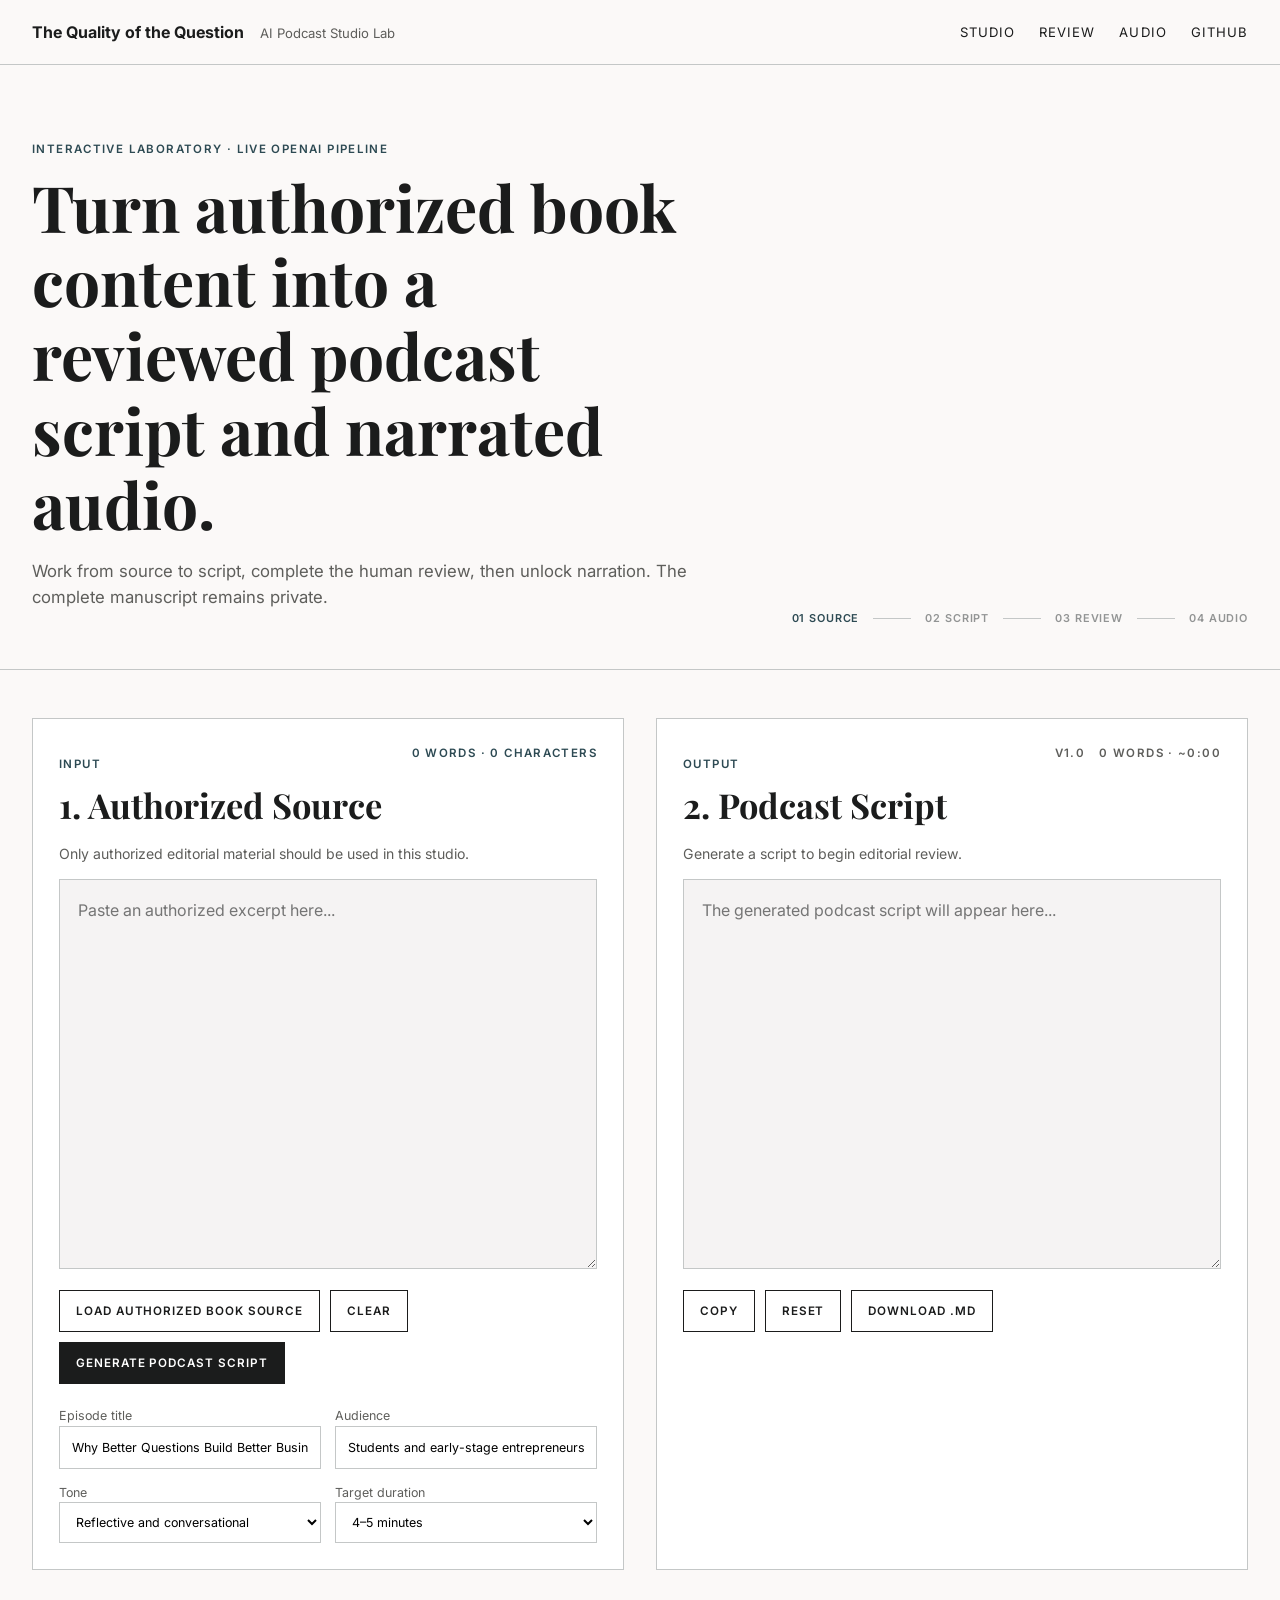
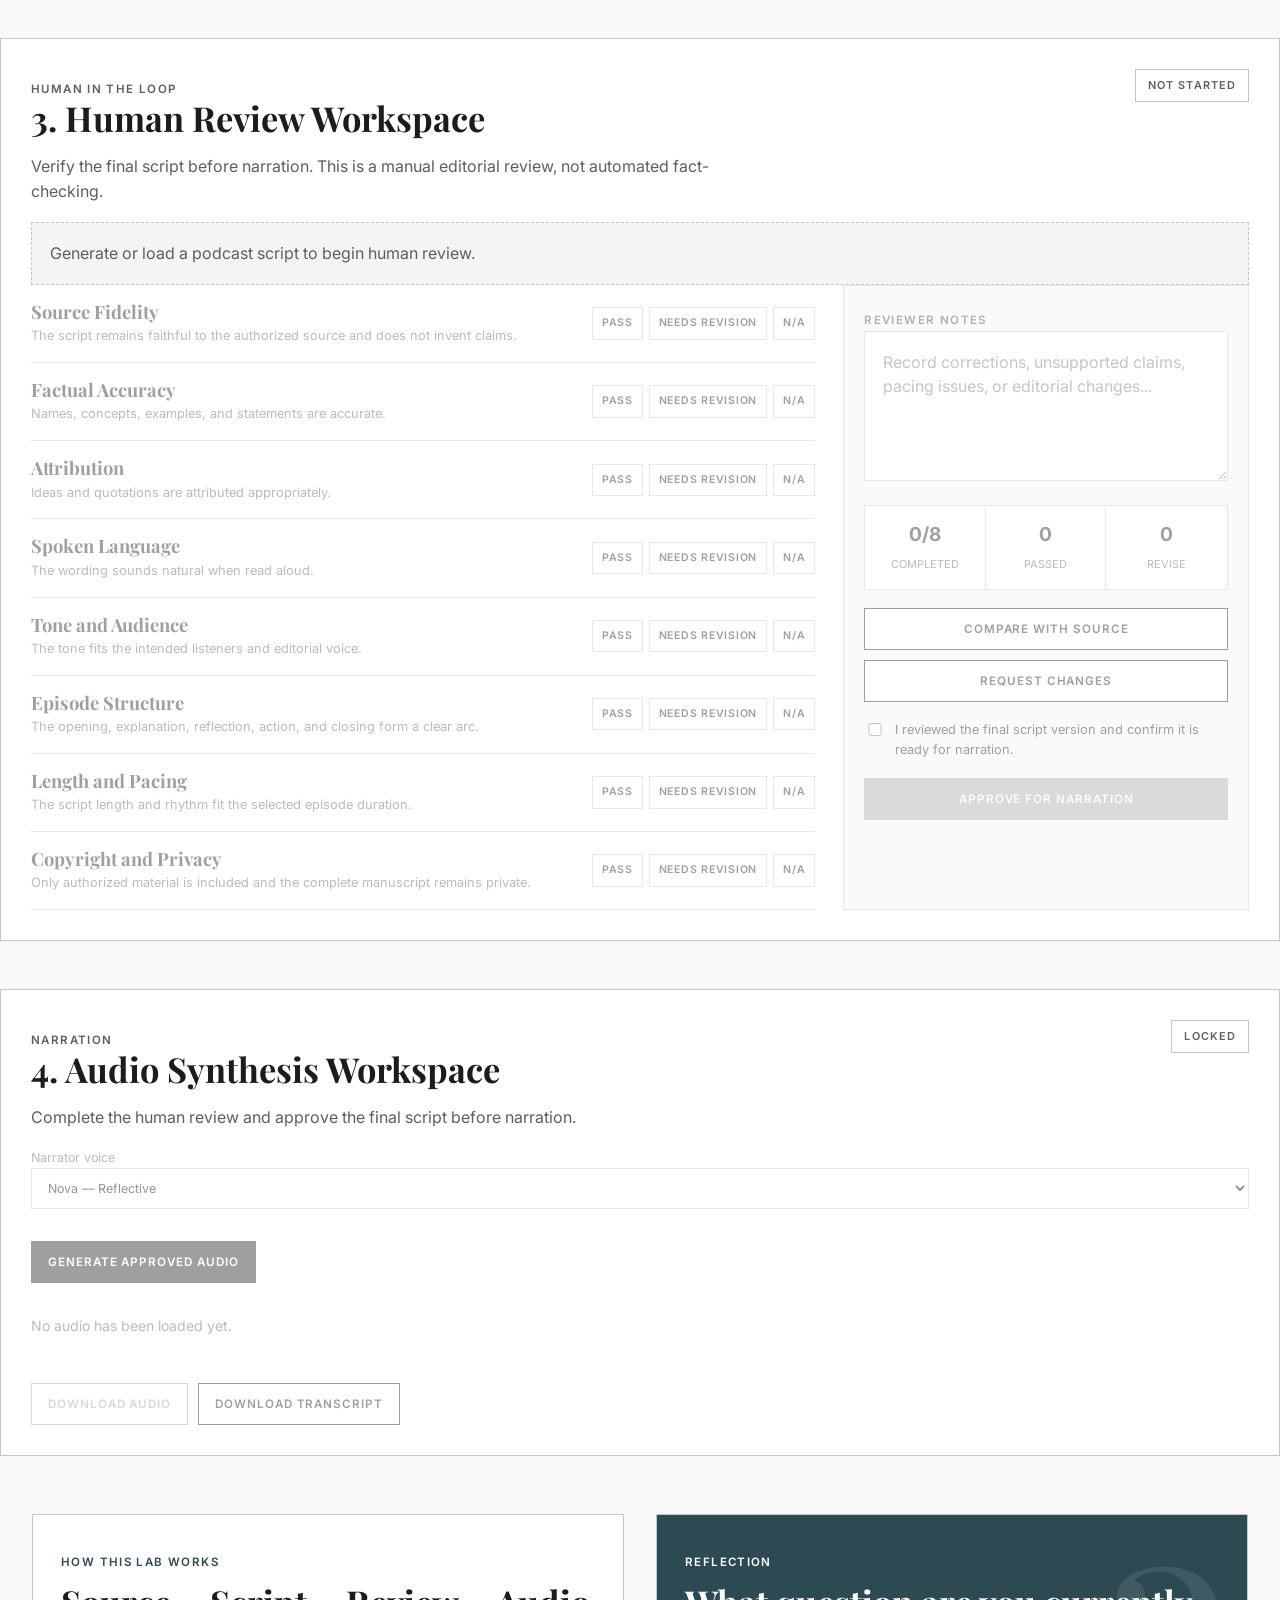
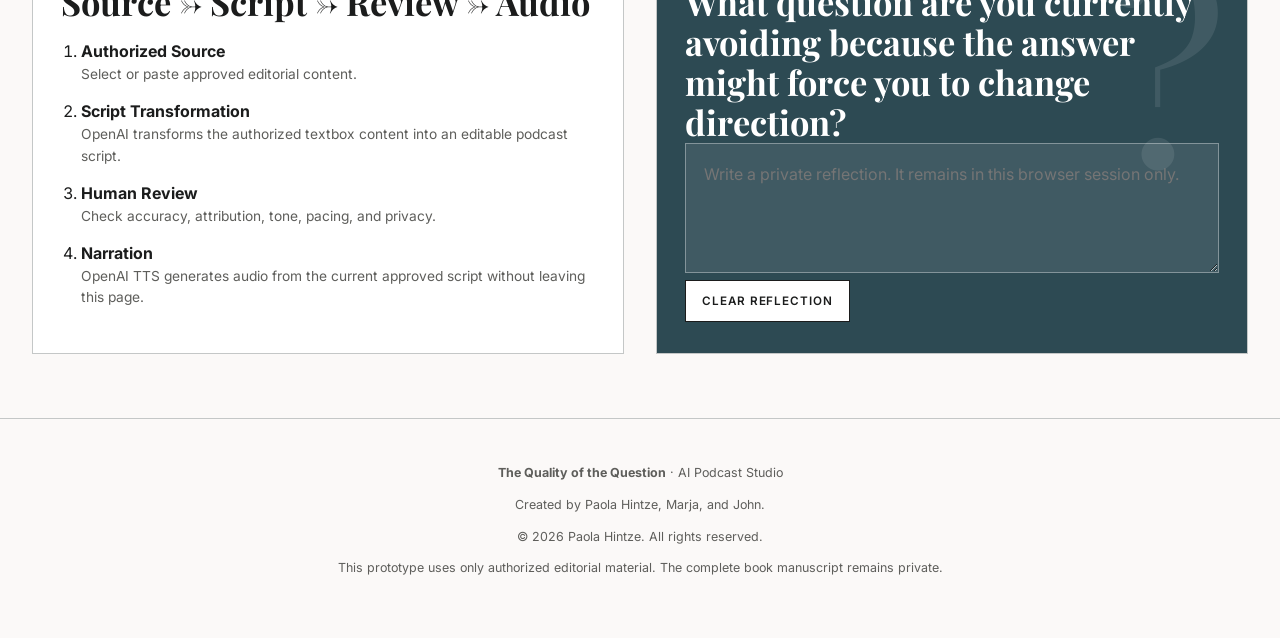
==== commit 3c3584a2: "Integrate single-page podcast generation pipeline" ====
--- a/landing/index.html
+++ b/landing/index.html
@@ -29,7 +29,7 @@
   <main>
     <section class="intro" id="studio">
       <div>
-        <p class="eyebrow">Interactive laboratory · Demo mode</p>
+        <p class="eyebrow">Interactive laboratory · Live OpenAI pipeline</p>
         <h1>Turn authorized book content into a reviewed podcast script and narrated audio.</h1>
         <p class="intro__copy">
           Work from source to script, complete the human review, then unlock narration.
@@ -62,7 +62,7 @@
         <textarea id="sourceInput" aria-label="Authorized source input" placeholder="Paste an authorized excerpt here..."></textarea>
 
         <div class="actions">
-          <button class="button button--secondary" id="loadSourceButton" type="button">Load Book Sample</button>
+          <button class="button button--secondary" id="loadSourceButton" type="button">Load Authorized Book Source</button>
           <button class="button button--secondary" id="clearSourceButton" type="button">Clear</button>
           <button class="button button--primary" id="generateScriptButton" type="button">Generate Podcast Script</button>
         </div>
@@ -109,7 +109,7 @@
 
         <p class="helper" id="scriptModeMessage">Generate a script to begin editorial review.</p>
 
-        <textarea id="scriptOutput" aria-label="Editable podcast script" placeholder="The generated or approved demo script will appear here..."></textarea>
+        <textarea id="scriptOutput" aria-label="Editable podcast script" placeholder="The generated podcast script will appear here..."></textarea>
 
         <div class="actions">
           <button class="button button--secondary" id="copyScriptButton" type="button">Copy</button>
@@ -179,17 +179,14 @@
         <label>
           Narrator voice
           <select id="voiceSelector">
-            <option>Narrator A — Reflective</option>
-            <option>Narrator B — Clear</option>
-            <option>Narrator C — Warm</option>
+            <option value="nova" selected>Nova — Reflective</option>
+            <option value="alloy">Alloy — Clear</option>
+            <option value="shimmer">Shimmer — Warm</option>
           </select>
         </label>
 
         <div class="actions">
-          <button class="button button--secondary" id="loadDemoAudioButton" type="button">Load Demo Audio</button>
-          <a class="button button--primary" id="openGradioButton" href="/studio/" target="_blank" rel="noreferrer">
-            Open Live Gradio Studio
-          </a>
+          <button class="button button--primary" id="generateAudioButton" type="button">Generate Approved Audio</button>
         </div>
 
         <audio id="audioPlayer" controls preload="metadata" hidden></audio>
@@ -208,9 +205,9 @@
         <h2>Source → Script → Review → Audio</h2>
         <ol class="workflow-list">
           <li><strong>Authorized Source</strong><span>Select or paste approved editorial content.</span></li>
-          <li><strong>Script Transformation</strong><span>Demo mode loads the approved script; live generation belongs in Gradio.</span></li>
+          <li><strong>Script Transformation</strong><span>OpenAI transforms the authorized textbox content into an editable podcast script.</span></li>
           <li><strong>Human Review</strong><span>Check accuracy, attribution, tone, pacing, and privacy.</span></li>
-          <li><strong>Narration</strong><span>Only an approved script can move to audio.</span></li>
+          <li><strong>Narration</strong><span>OpenAI TTS generates audio from the current approved script without leaving this page.</span></li>
         </ol>
       </article>
 
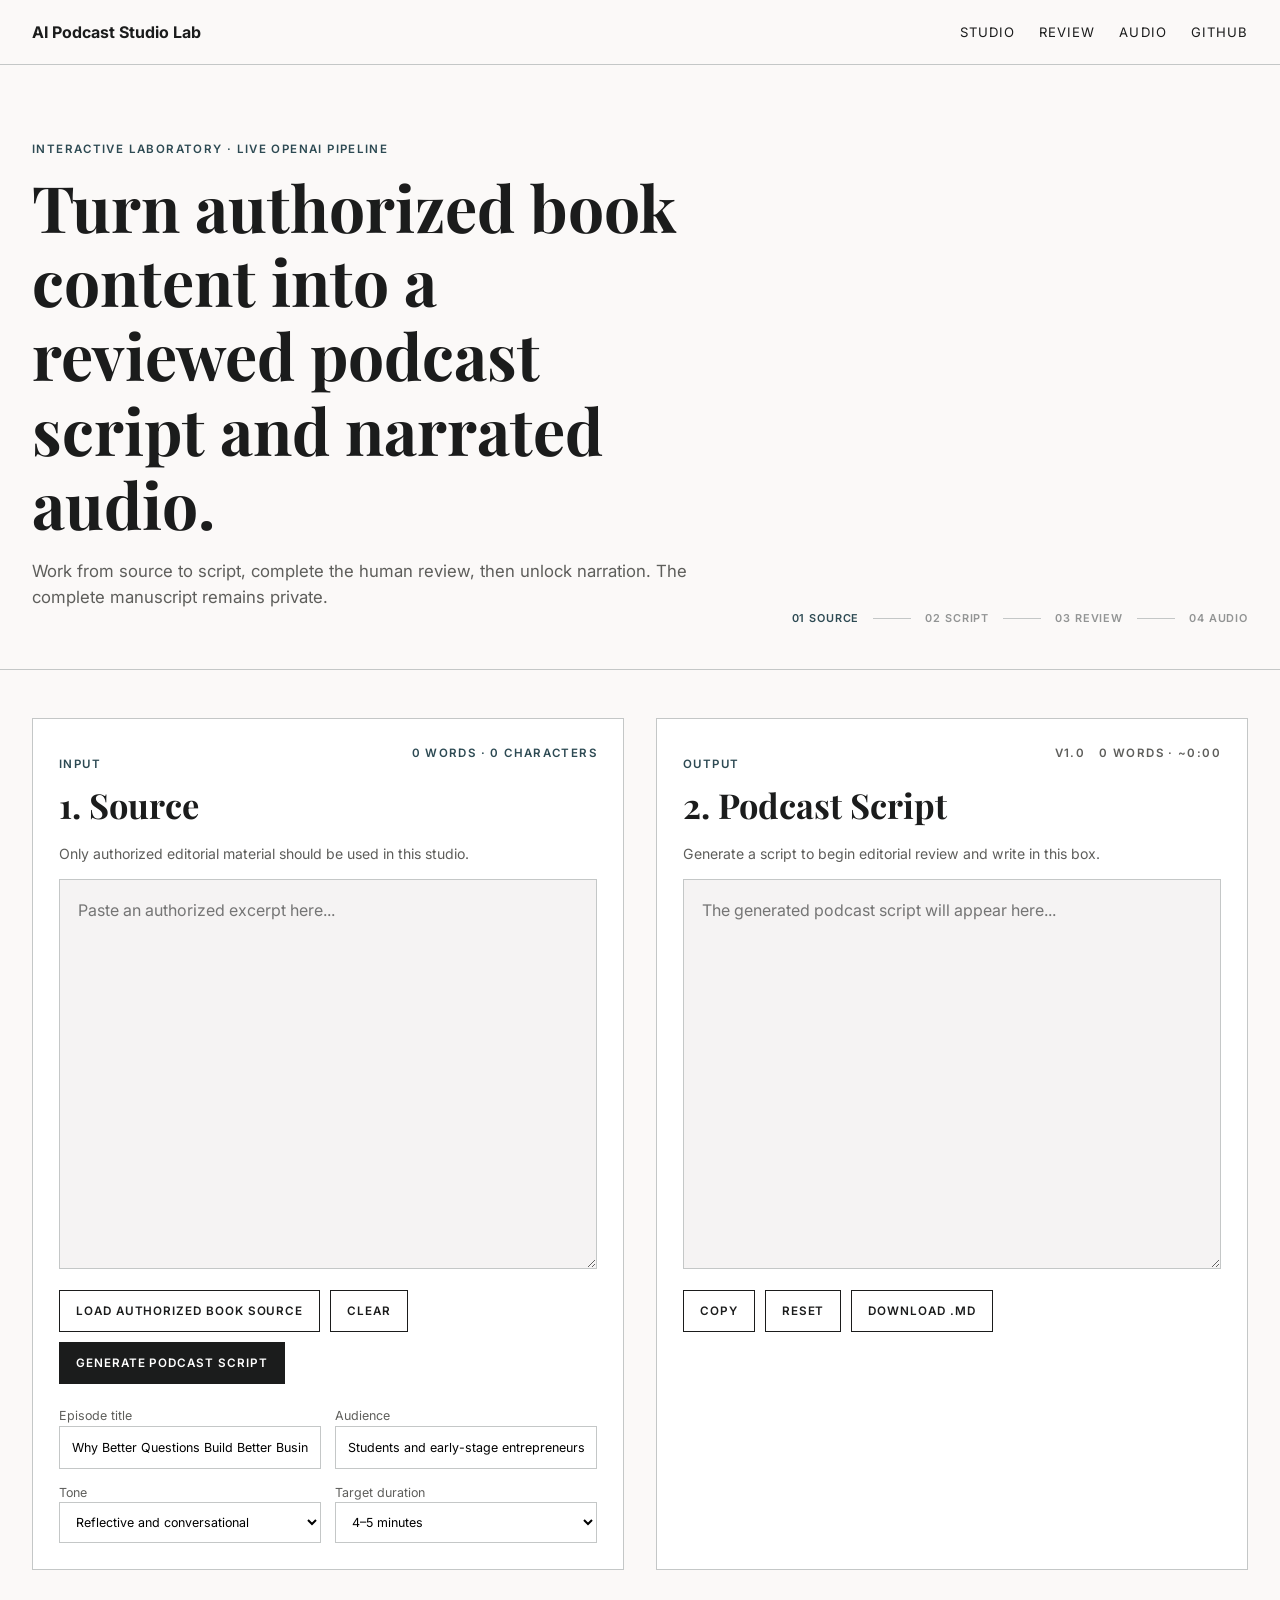
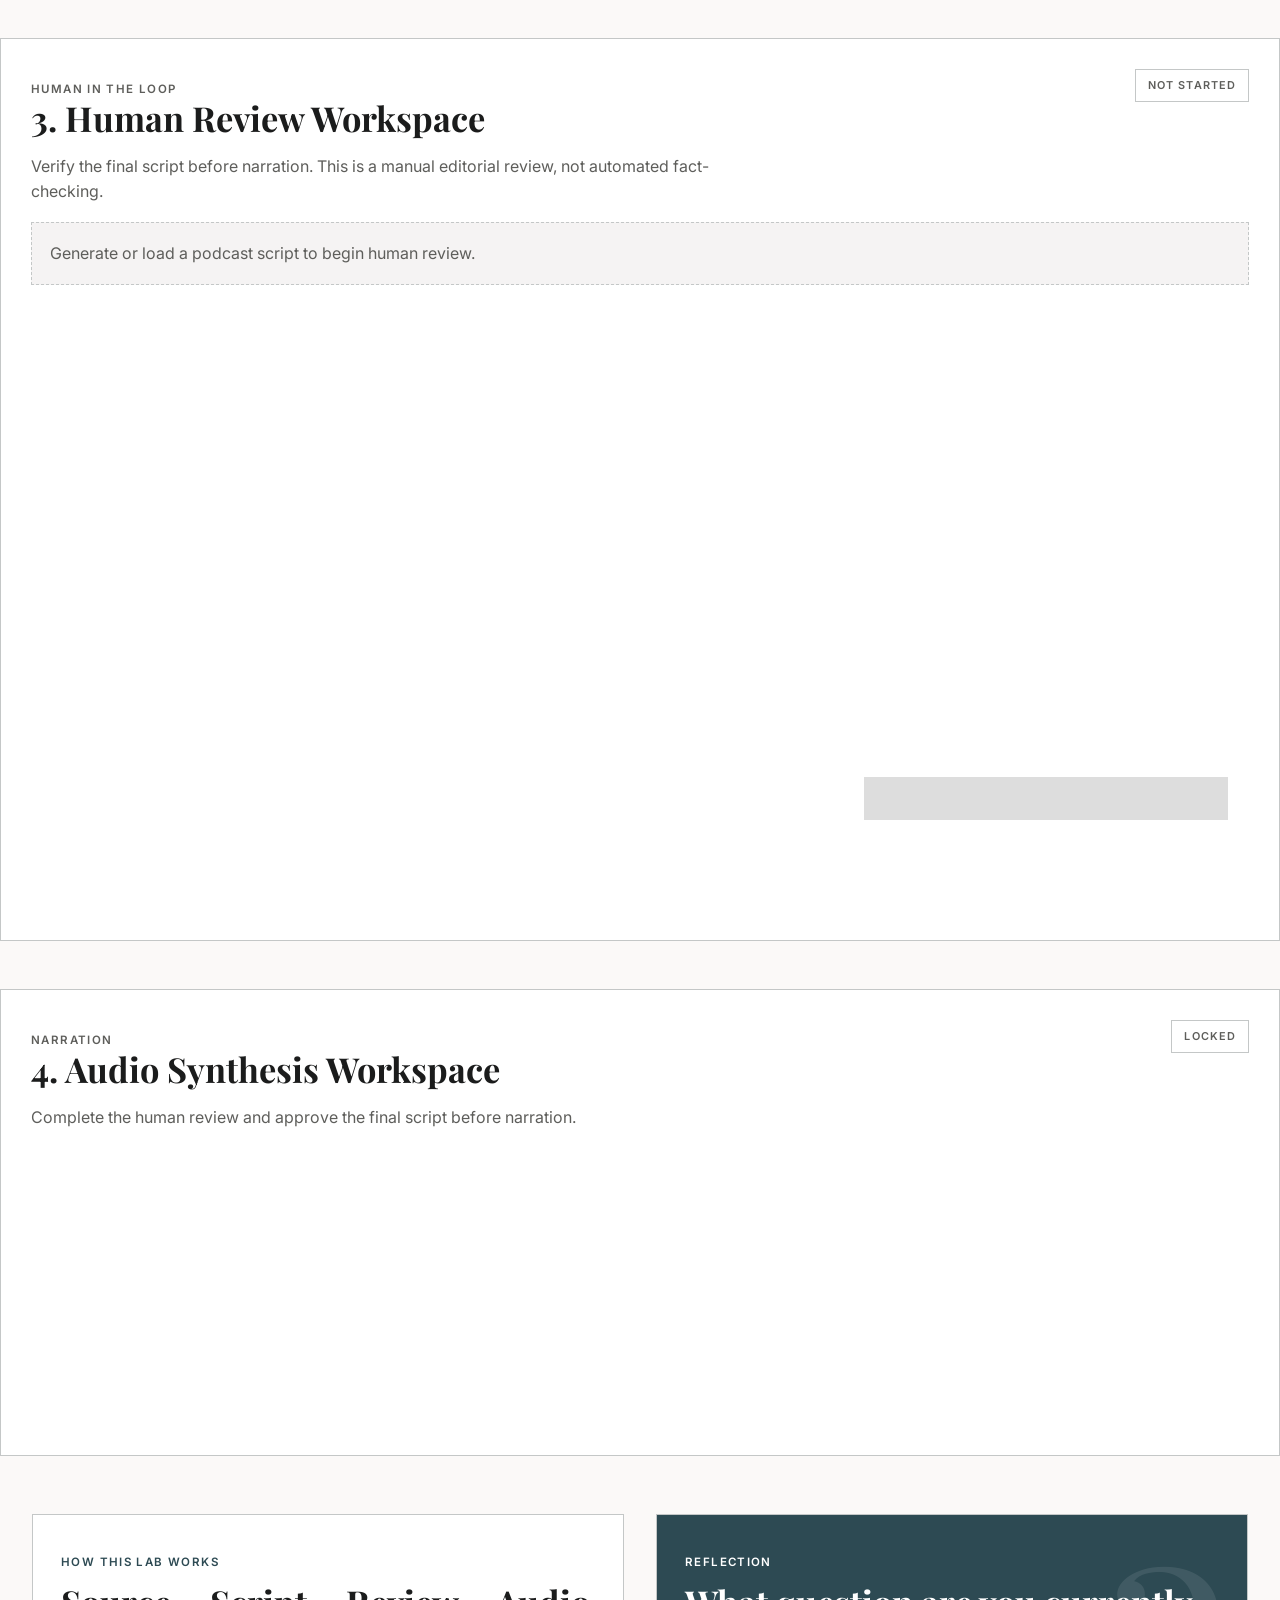
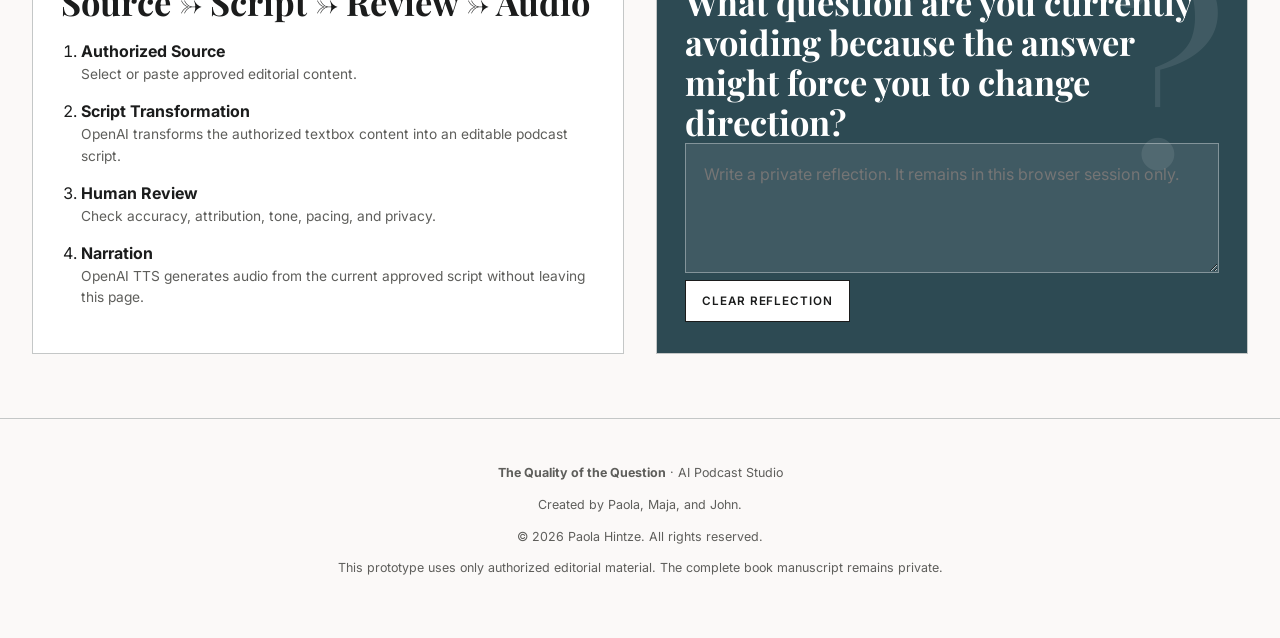
==== commit 06754179: "Changed landing html and css" ====
--- a/landing/index.html
+++ b/landing/index.html
@@ -14,8 +14,7 @@
   <header class="topbar">
     <div class="topbar__inner">
       <div>
-        <strong>The Quality of the Question</strong>
-        <span class="topbar__subtitle">AI Podcast Studio Lab</span>
+        <strong>AI Podcast Studio Lab</strong>
       </div>
       <nav class="topbar__nav" aria-label="Primary navigation">
         <a href="#studio">Studio</a>
@@ -52,7 +51,7 @@
         <div class="panel__header">
           <div>
             <p class="eyebrow">Input</p>
-            <h2>1. Authorized Source</h2>
+            <h2>1. Source</h2>
           </div>
           <span id="sourceStats" class="meta">0 words · 0 characters</span>
         </div>
@@ -107,7 +106,7 @@
           </div>
         </div>
 
-        <p class="helper" id="scriptModeMessage">Generate a script to begin editorial review.</p>
+        <p class="helper" id="scriptModeMessage">Generate a script to begin editorial review and write in this box.</p>
 
         <textarea id="scriptOutput" aria-label="Editable podcast script" placeholder="The generated podcast script will appear here..."></textarea>
 
@@ -223,7 +222,7 @@
 
   <footer>
     <p><strong>The Quality of the Question</strong> · AI Podcast Studio</p>
-    <p>Created by Paola Hintze, Marja, and John.</p>
+    <p>Created by Paola, Maja, and John.</p>
     <p>© 2026 Paola Hintze. All rights reserved.</p>
     <p>This prototype uses only authorized editorial material. The complete book manuscript remains private.</p>
   </footer>
--- a/landing/styles.css
+++ b/landing/styles.css
@@ -183,6 +183,7 @@
 
 textarea {
   width: 100%;
+  max-width: 100%;
   min-height: 390px;
   padding: 18px;
   border: 1px solid var(--line);
@@ -444,6 +445,7 @@
   overflow: hidden;
   background: var(--accent) !important;
   color: var(--white);
+  padding: 32px;
 }
 
 .question-card > span {
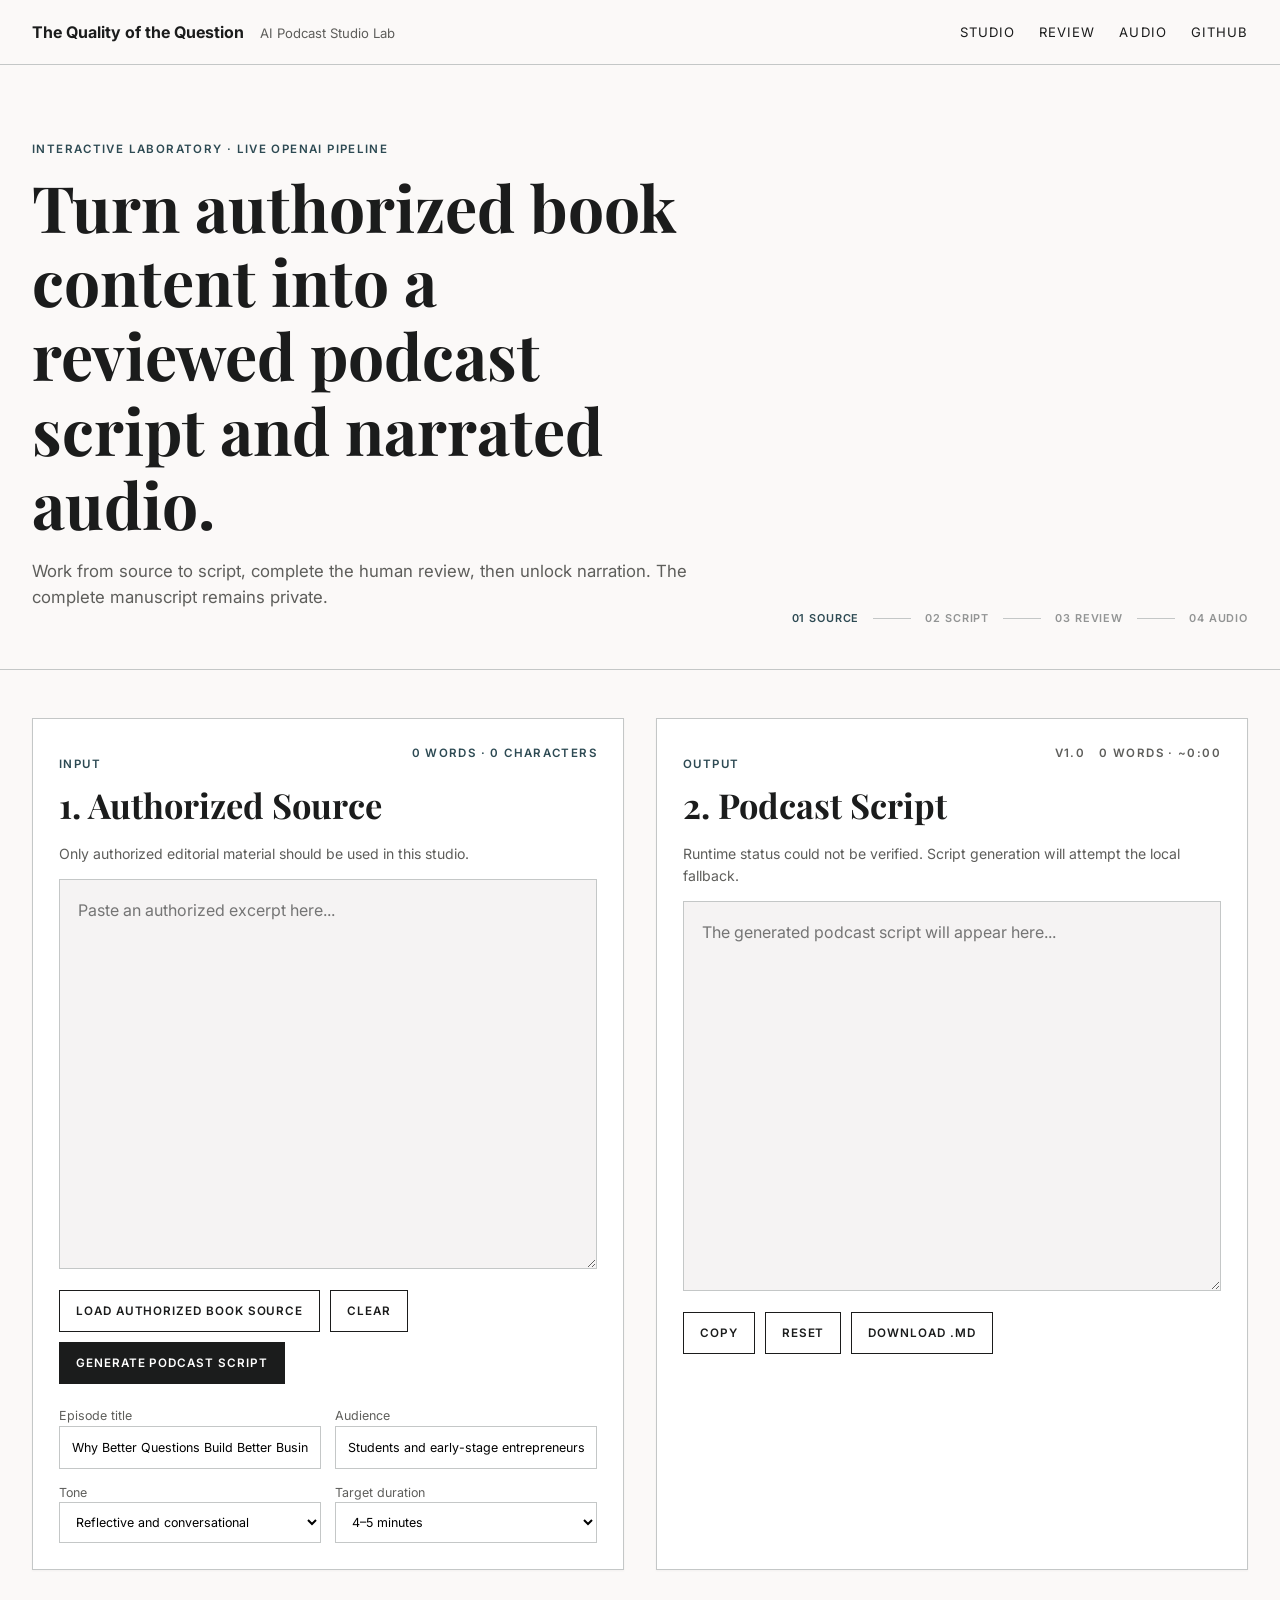
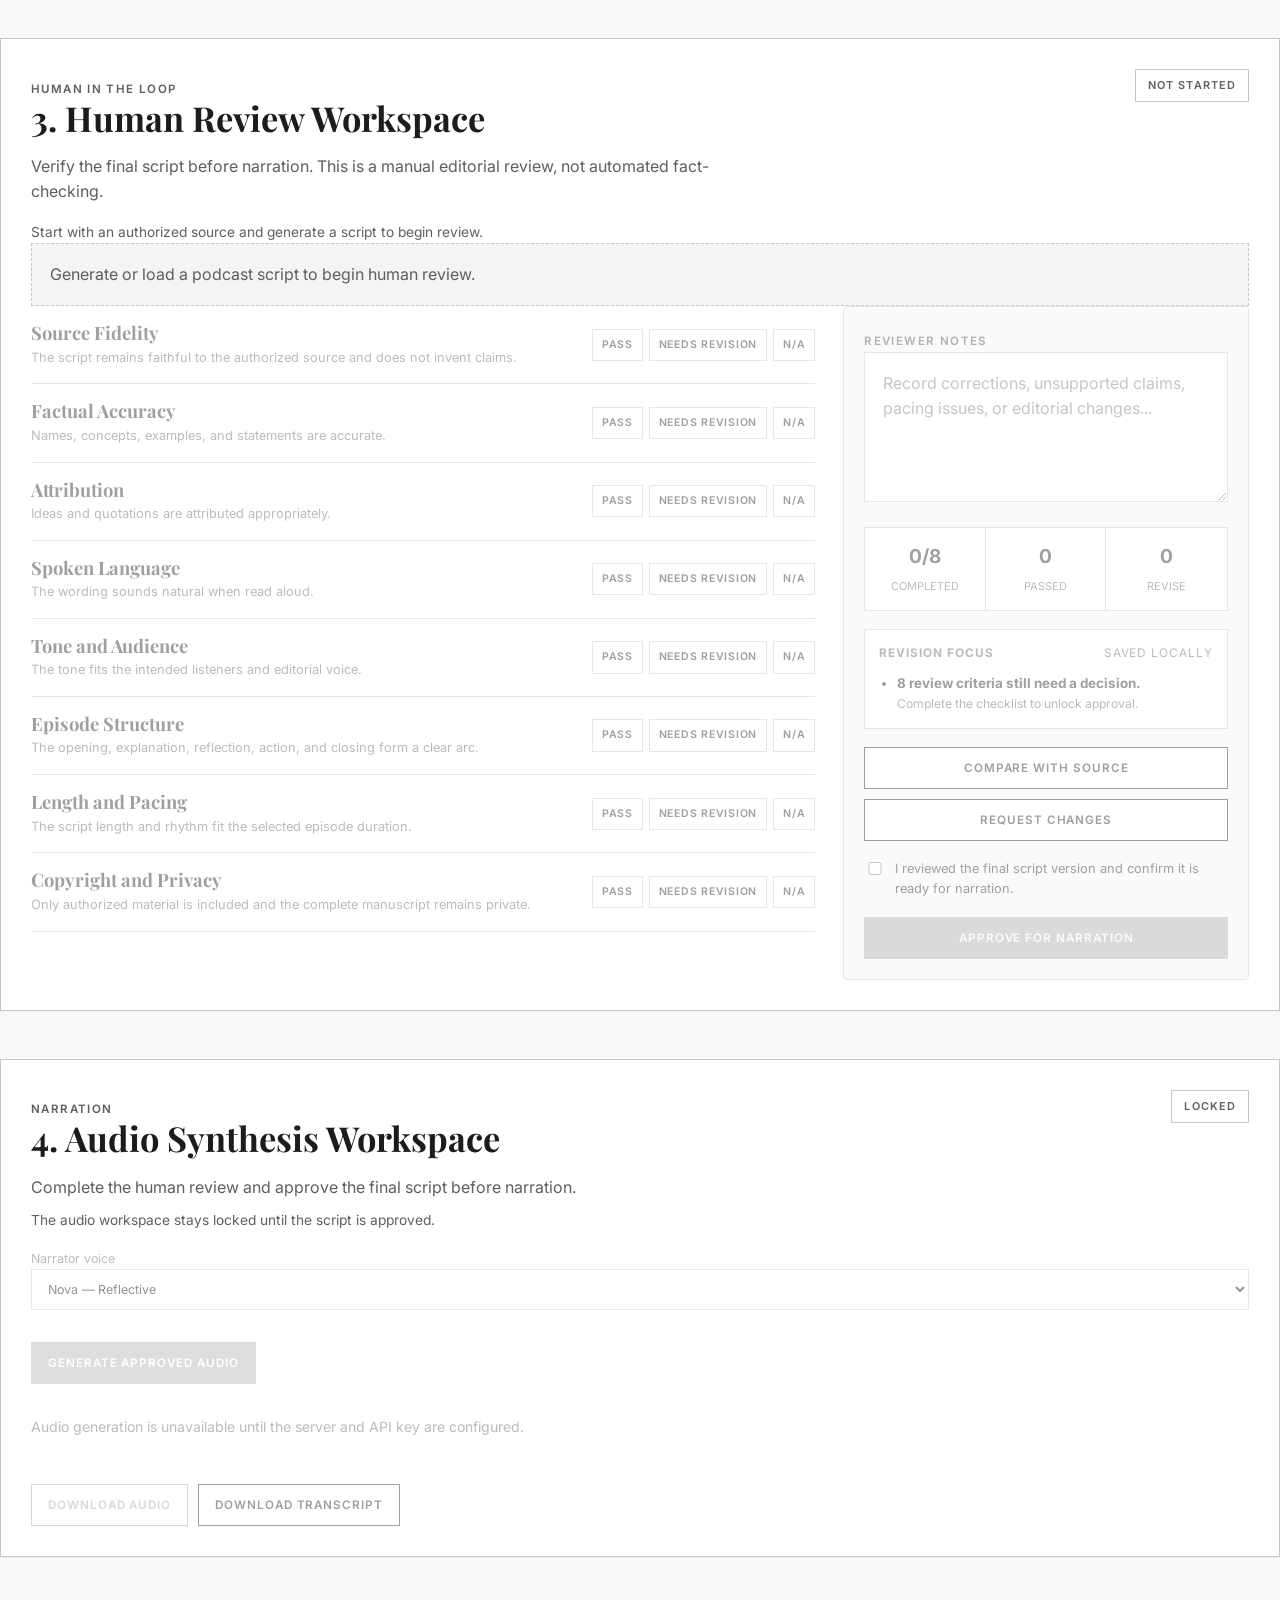
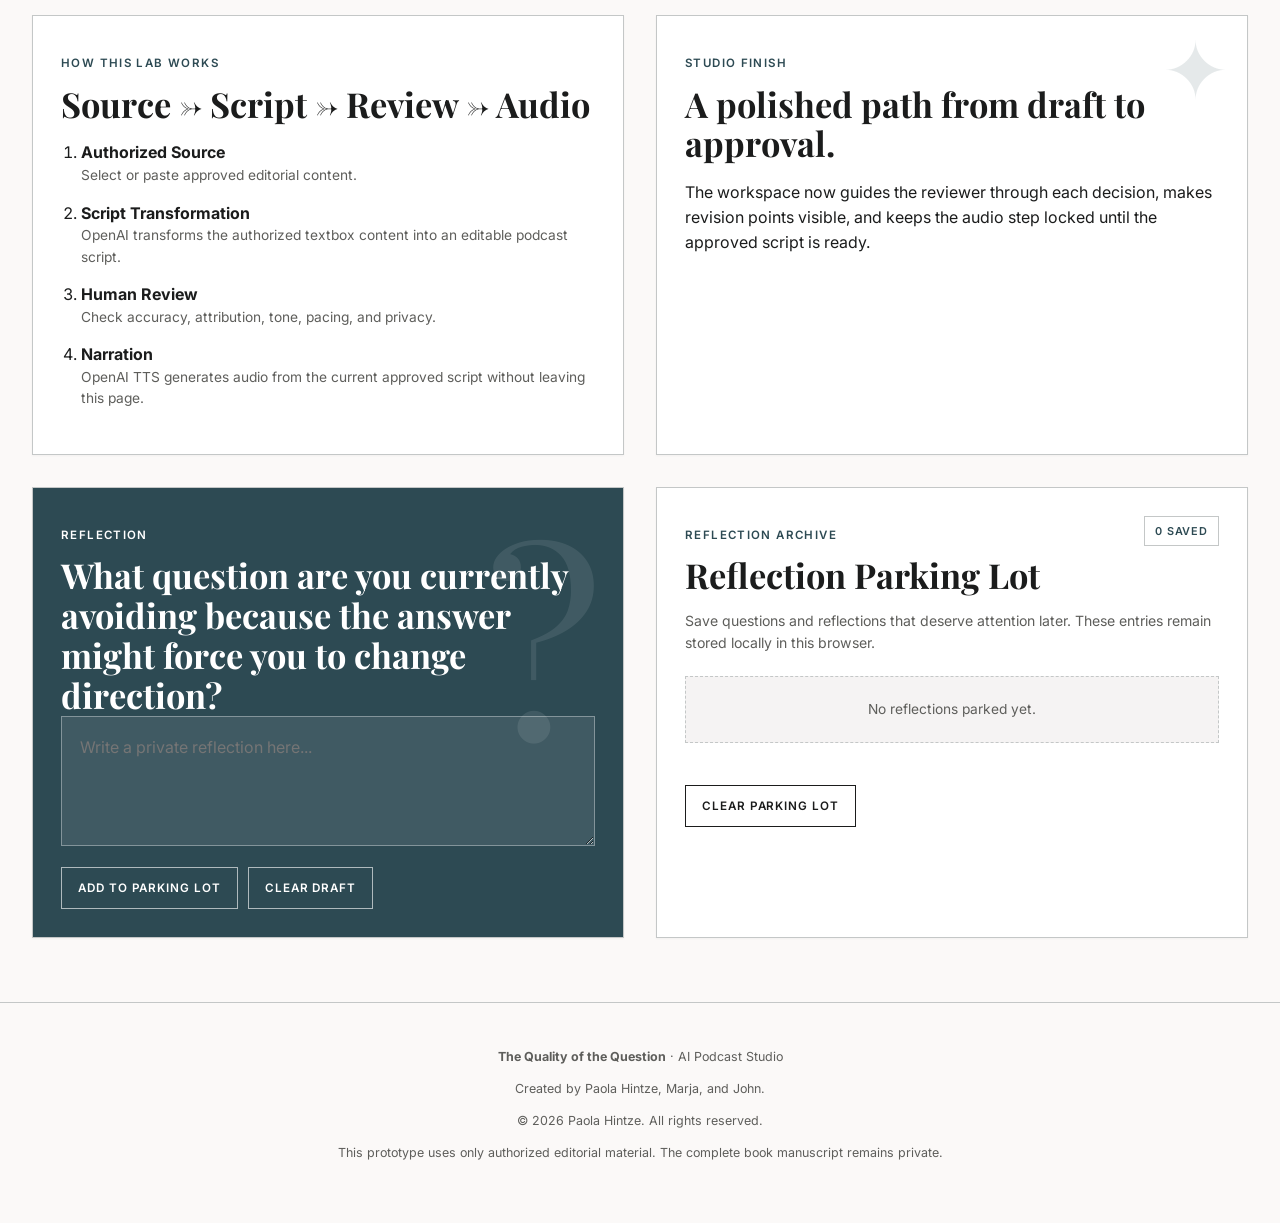
==== commit 3c7fcf02: "Restore reflection parking lot" ====
--- a/landing/index.html
+++ b/landing/index.html
@@ -14,7 +14,8 @@
   <header class="topbar">
     <div class="topbar__inner">
       <div>
-        <strong>AI Podcast Studio Lab</strong>
+        <strong>The Quality of the Question</strong>
+        <span class="topbar__subtitle">AI Podcast Studio Lab</span>
       </div>
       <nav class="topbar__nav" aria-label="Primary navigation">
         <a href="#studio">Studio</a>
@@ -51,7 +52,7 @@
         <div class="panel__header">
           <div>
             <p class="eyebrow">Input</p>
-            <h2>1. Source</h2>
+            <h2>1. Authorized Source</h2>
           </div>
           <span id="sourceStats" class="meta">0 words · 0 characters</span>
         </div>
@@ -106,7 +107,7 @@
           </div>
         </div>
 
-        <p class="helper" id="scriptModeMessage">Generate a script to begin editorial review and write in this box.</p>
+        <p class="helper" id="scriptModeMessage">Generate a script to begin editorial review.</p>
 
         <textarea id="scriptOutput" aria-label="Editable podcast script" placeholder="The generated podcast script will appear here..."></textarea>
 
@@ -128,6 +129,8 @@
         <span id="reviewStatus" class="status status--neutral" role="status" aria-live="polite">Not Started</span>
       </div>
 
+      <p id="reviewWorkflowHint" class="review-hint">Start with an authorized source and generate a script to begin review.</p>
+
       <div id="reviewLocked" class="locked-message">
         Generate or load a podcast script to begin human review.
       </div>
@@ -143,6 +146,16 @@
             <div><strong id="summaryCompleted">0/8</strong><span>Completed</span></div>
             <div><strong id="summaryPassed">0</strong><span>Passed</span></div>
             <div><strong id="summaryRevision">0</strong><span>Revise</span></div>
+          </div>
+
+          <div class="revision-focus">
+            <div class="revision-focus__header">
+              <strong>Revision focus</strong>
+              <span id="revisionSavedState">Saved locally</span>
+            </div>
+            <ul id="revisionFocusList" class="revision-focus__list">
+              <li>No review issues flagged yet.</li>
+            </ul>
           </div>
 
           <div class="actions actions--stack">
@@ -170,6 +183,9 @@
           <p class="eyebrow">Narration</p>
           <h2>4. Audio Synthesis Workspace</h2>
           <p id="audioLockMessage">Complete the human review and approve the final script before narration.</p>
+          <p id="audioWorkflowHint" class="review-hint">
+            The audio workspace stays locked until the script is approved.
+          </p>
         </div>
         <span id="audioStatus" class="status status--neutral">Locked</span>
       </div>
@@ -210,19 +226,84 @@
         </ol>
       </article>
 
+      <article class="finish-card" id="workflowHighlight">
+        <p class="eyebrow">Studio finish</p>
+        <h2 id="workflowHighlightTitle">A polished path from draft to approval.</h2>
+        <p id="workflowHighlightBody">
+          The workspace now guides the reviewer through each decision, makes revision points visible, and keeps the audio step locked until the approved script is ready.
+        </p>
+      </article>
+
       <article class="question-card">
         <span aria-hidden="true">?</span>
         <p class="eyebrow">Reflection</p>
         <h2>What question are you currently avoiding because the answer might force you to change direction?</h2>
-        <textarea id="reflectionInput" placeholder="Write a private reflection. It remains in this browser session only."></textarea>
-        <button class="button button--secondary" id="clearReflectionButton" type="button">Clear Reflection</button>
+
+        <textarea
+          id="reflectionInput"
+          placeholder="Write a private reflection here..."
+        ></textarea>
+
+        <div class="actions">
+          <button
+            class="button button--secondary"
+            id="saveReflectionButton"
+            type="button"
+          >
+            Add to Parking Lot
+          </button>
+
+          <button
+            class="button button--secondary"
+            id="clearReflectionButton"
+            type="button"
+          >
+            Clear Draft
+          </button>
+        </div>
+      </article>
+
+      <article class="parking-card">
+        <div class="parking-card__header">
+          <div>
+            <p class="eyebrow">Reflection archive</p>
+            <h2>Reflection Parking Lot</h2>
+          </div>
+
+          <span id="parkingCount" class="parking-count">
+            0 saved
+          </span>
+        </div>
+
+        <p class="helper">
+          Save questions and reflections that deserve attention later.
+          These entries remain stored locally in this browser.
+        </p>
+
+        <div id="reflectionParkingEmpty" class="parking-empty">
+          No reflections parked yet.
+        </div>
+
+        <ul
+          id="reflectionParkingList"
+          class="parking-list"
+          aria-live="polite"
+        ></ul>
+
+        <button
+          class="button button--secondary danger"
+          id="clearParkingButton"
+          type="button"
+        >
+          Clear Parking Lot
+        </button>
       </article>
     </section>
   </main>
 
   <footer>
     <p><strong>The Quality of the Question</strong> · AI Podcast Studio</p>
-    <p>Created by Paola, Maja, and John.</p>
+    <p>Created by Paola Hintze, Marja, and John.</p>
     <p>© 2026 Paola Hintze. All rights reserved.</p>
     <p>This prototype uses only authorized editorial material. The complete book manuscript remains private.</p>
   </footer>
--- a/landing/styles.css
+++ b/landing/styles.css
@@ -156,6 +156,7 @@
 .context-grid article {
   border: 1px solid var(--line);
   background: var(--white);
+  box-shadow: 0 1px 2px rgba(27, 28, 28, 0.04);
 }
 
 .panel { padding: 26px; }
@@ -183,7 +184,6 @@
 
 textarea {
   width: 100%;
-  max-width: 100%;
   min-height: 390px;
   padding: 18px;
   border: 1px solid var(--line);
@@ -221,6 +221,12 @@
   font-weight: 600;
   letter-spacing: 0.08em;
   text-transform: uppercase;
+  transition: transform 160ms ease, box-shadow 160ms ease, border-color 160ms ease, background 160ms ease;
+}
+
+.button:hover {
+  transform: translateY(-1px);
+  box-shadow: 0 6px 16px rgba(27, 28, 28, 0.08);
 }
 
 .button--primary {
@@ -314,6 +320,21 @@
   border-bottom: 1px solid var(--line);
 }
 
+.criterion.is-pass {
+  border-left: 3px solid var(--accent);
+  padding-left: 12px;
+}
+
+.criterion.is-revision {
+  border-left: 3px solid var(--danger);
+  padding-left: 12px;
+}
+
+.criterion.is-na {
+  border-left: 3px solid var(--surface-high);
+  padding-left: 12px;
+}
+
 .criterion__top {
   display: grid;
   grid-template-columns: 1fr auto;
@@ -363,6 +384,7 @@
   padding: 20px;
   background: var(--surface-low);
   border: 1px solid var(--line);
+  border-radius: 4px;
 }
 
 .review-sidebar textarea {
@@ -387,6 +409,47 @@
 .review-summary div:last-child { border-right: 0; }
 .review-summary strong { display: block; font-size: 1.2rem; }
 .review-summary span { color: var(--muted); font-size: 0.68rem; text-transform: uppercase; }
+
+.review-hint {
+  margin: 10px 0 0;
+  color: var(--muted);
+  font-size: 0.86rem;
+}
+
+.review-hint.is-strong {
+  color: var(--accent);
+  font-weight: 600;
+}
+
+.revision-focus {
+  margin: 16px 0 18px;
+  padding: 14px;
+  border: 1px solid var(--line);
+  background: var(--white);
+}
+
+.revision-focus__header {
+  display: flex;
+  justify-content: space-between;
+  gap: 12px;
+  margin-bottom: 10px;
+  font-size: 0.74rem;
+  text-transform: uppercase;
+  letter-spacing: 0.08em;
+  color: var(--muted);
+}
+
+.revision-focus__list {
+  margin: 0;
+  padding-left: 18px;
+  display: grid;
+  gap: 8px;
+  color: var(--ink);
+  font-size: 0.84rem;
+}
+
+.revision-focus__list strong { display: block; }
+.revision-focus__list span { color: var(--muted); font-size: 0.76rem; }
 
 .confirmation {
   margin: 18px 0;
@@ -428,6 +491,10 @@
 
 .context-grid article { padding: 28px; }
 
+.context-grid .finish-card {
+  min-height: 100%;
+}
+
 .workflow-list {
   display: grid;
   gap: 14px;
@@ -438,6 +505,22 @@
   display: block;
   color: var(--muted);
   font-size: 0.86rem;
+}
+
+.finish-card {
+  position: relative;
+  overflow: hidden;
+  border: 1px solid var(--accent);
+  background: linear-gradient(135deg, rgba(45, 74, 83, 0.08), rgba(45, 74, 83, 0.02));
+}
+
+.finish-card::before {
+  content: "✦";
+  position: absolute;
+  right: 18px;
+  top: -8px;
+  font-size: 5rem;
+  color: rgba(45, 74, 83, 0.12);
 }
 
 .question-card {
@@ -445,7 +528,6 @@
   overflow: hidden;
   background: var(--accent) !important;
   color: var(--white);
-  padding: 32px;
 }
 
 .question-card > span {
@@ -557,4 +639,196 @@
   .section-heading { flex-direction: column; }
   .actions .button { width: 100%; }
   .pipeline__line { width: 20px; }
-}+}
+/* ---------------------------------------------------------
+   Horizontal overflow protection
+--------------------------------------------------------- */
+
+html,
+body {
+  width: 100%;
+  max-width: 100%;
+  overflow-x: hidden;
+}
+
+main,
+main > section,
+footer,
+.topbar,
+.topbar__inner,
+.workspace,
+.panel,
+.review-section,
+.review-grid,
+.review-sidebar,
+.audio-section,
+.audio-workspace,
+.context-grid,
+.context-grid article {
+  min-width: 0;
+  max-width: 100%;
+}
+
+.two-column > *,
+.review-grid > *,
+.context-grid > * {
+  min-width: 0;
+}
+
+textarea,
+input,
+select,
+button,
+audio,
+pre {
+  max-width: 100%;
+}
+
+textarea,
+pre,
+.parking-item,
+.parking-item p,
+.revision-focus__list,
+.helper {
+  overflow-wrap: anywhere;
+  word-break: break-word;
+}
+
+.meta-group,
+.panel__header,
+.section-heading {
+  min-width: 0;
+  flex-wrap: wrap;
+}
+
+.pipeline {
+  min-width: 0;
+  max-width: 100%;
+  flex-wrap: wrap;
+}
+
+.actions {
+  max-width: 100%;
+}
+
+.comparison-grid pre {
+  overflow-x: auto;
+}
+
+/* ---------------------------------------------------------
+   Reflection parking lot
+--------------------------------------------------------- */
+
+.parking-card {
+  min-height: 100%;
+}
+
+.parking-card__header {
+  display: flex;
+  justify-content: space-between;
+  align-items: flex-start;
+  gap: 18px;
+  margin-bottom: 14px;
+}
+
+.parking-count {
+  flex-shrink: 0;
+  padding: 6px 10px;
+  border: 1px solid var(--line);
+  color: var(--accent);
+  font-size: 0.68rem;
+  font-weight: 600;
+  letter-spacing: 0.08em;
+  text-transform: uppercase;
+}
+
+.parking-empty {
+  margin: 22px 0;
+  padding: 22px;
+  border: 1px dashed var(--line);
+  background: var(--surface-low);
+  color: var(--muted);
+  text-align: center;
+  font-size: 0.86rem;
+}
+
+.parking-list {
+  display: grid;
+  gap: 12px;
+  margin: 20px 0;
+  padding: 0;
+  list-style: none;
+}
+
+.parking-item {
+  display: grid;
+  grid-template-columns: minmax(0, 1fr) auto;
+  gap: 16px;
+  align-items: start;
+  padding: 16px;
+  border-left: 3px solid var(--accent);
+  background: var(--surface-low);
+}
+
+.parking-item__content {
+  min-width: 0;
+}
+
+.parking-item p {
+  margin: 0 0 8px;
+  white-space: pre-wrap;
+}
+
+.parking-item time {
+  color: var(--muted);
+  font-size: 0.7rem;
+  letter-spacing: 0.04em;
+}
+
+.parking-item__remove {
+  width: auto;
+  padding: 5px 8px;
+  border: 1px solid var(--line);
+  background: var(--white);
+  color: var(--danger);
+  cursor: pointer;
+  font-size: 0.65rem;
+  font-weight: 600;
+  letter-spacing: 0.06em;
+  text-transform: uppercase;
+}
+
+.parking-item__remove:hover {
+  border-color: var(--danger);
+  background: var(--danger-bg);
+}
+
+.question-card .actions {
+  position: relative;
+  z-index: 2;
+}
+
+.question-card .button--secondary {
+  border-color: rgba(255, 255, 255, 0.62);
+  background: transparent;
+  color: var(--white);
+}
+
+.question-card .button--secondary:hover {
+  border-color: var(--white);
+  background: rgba(255, 255, 255, 0.12);
+}
+
+@media (max-width: 680px) {
+  .parking-card__header {
+    flex-direction: column;
+  }
+
+  .parking-item {
+    grid-template-columns: 1fr;
+  }
+
+  .parking-item__remove {
+    width: 100%;
+  }
+}
